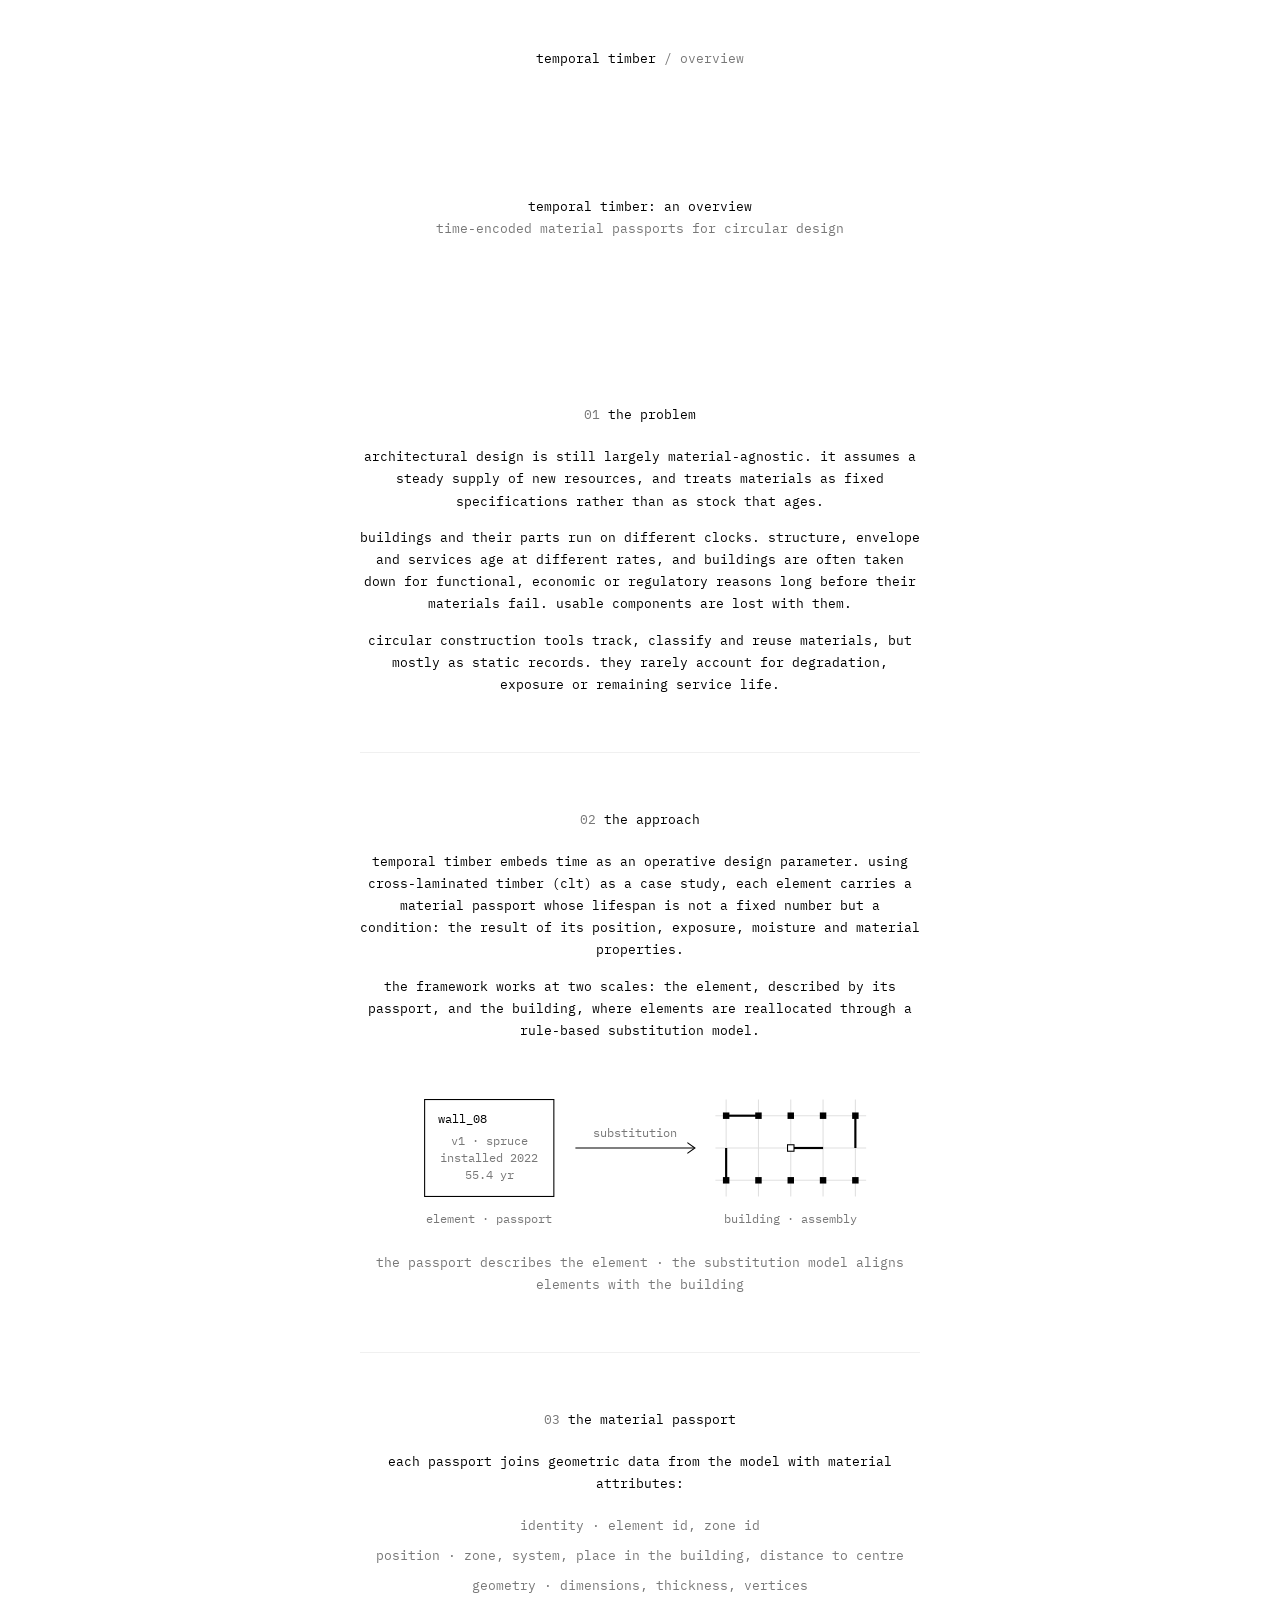
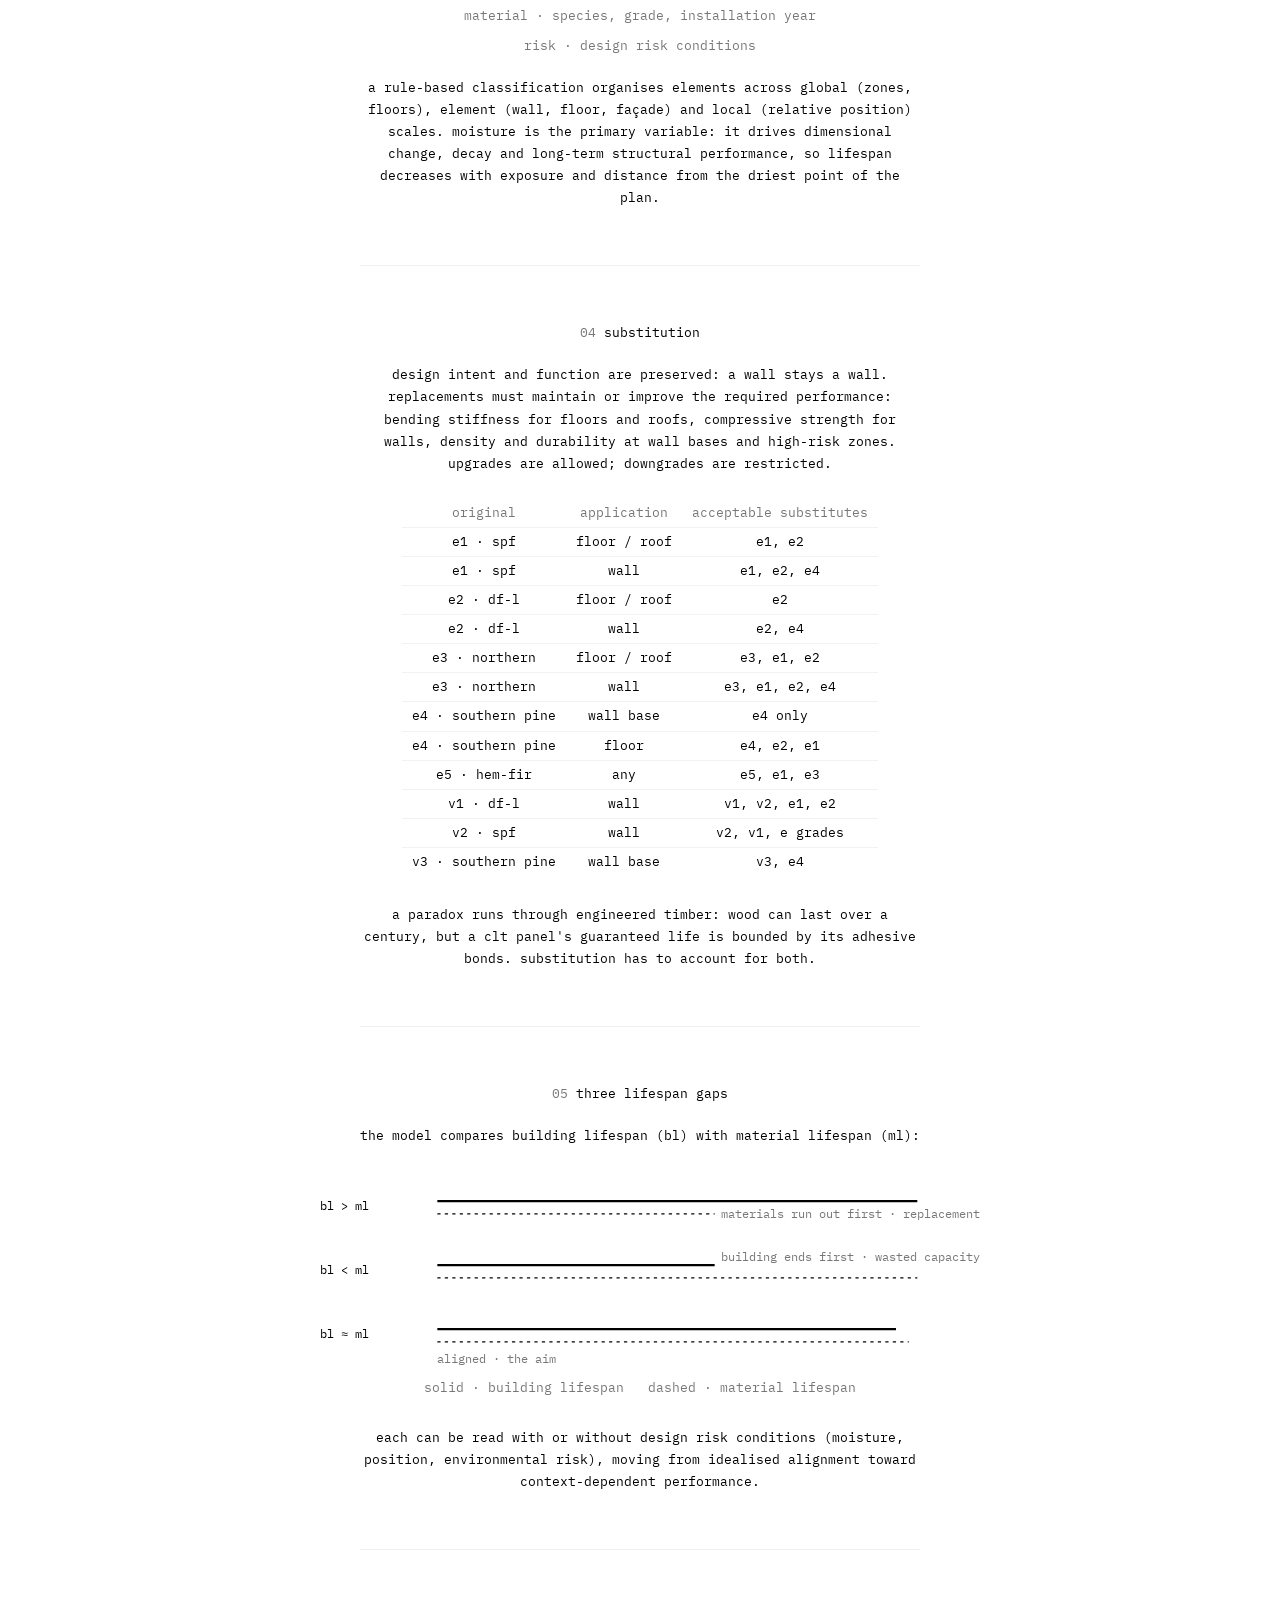
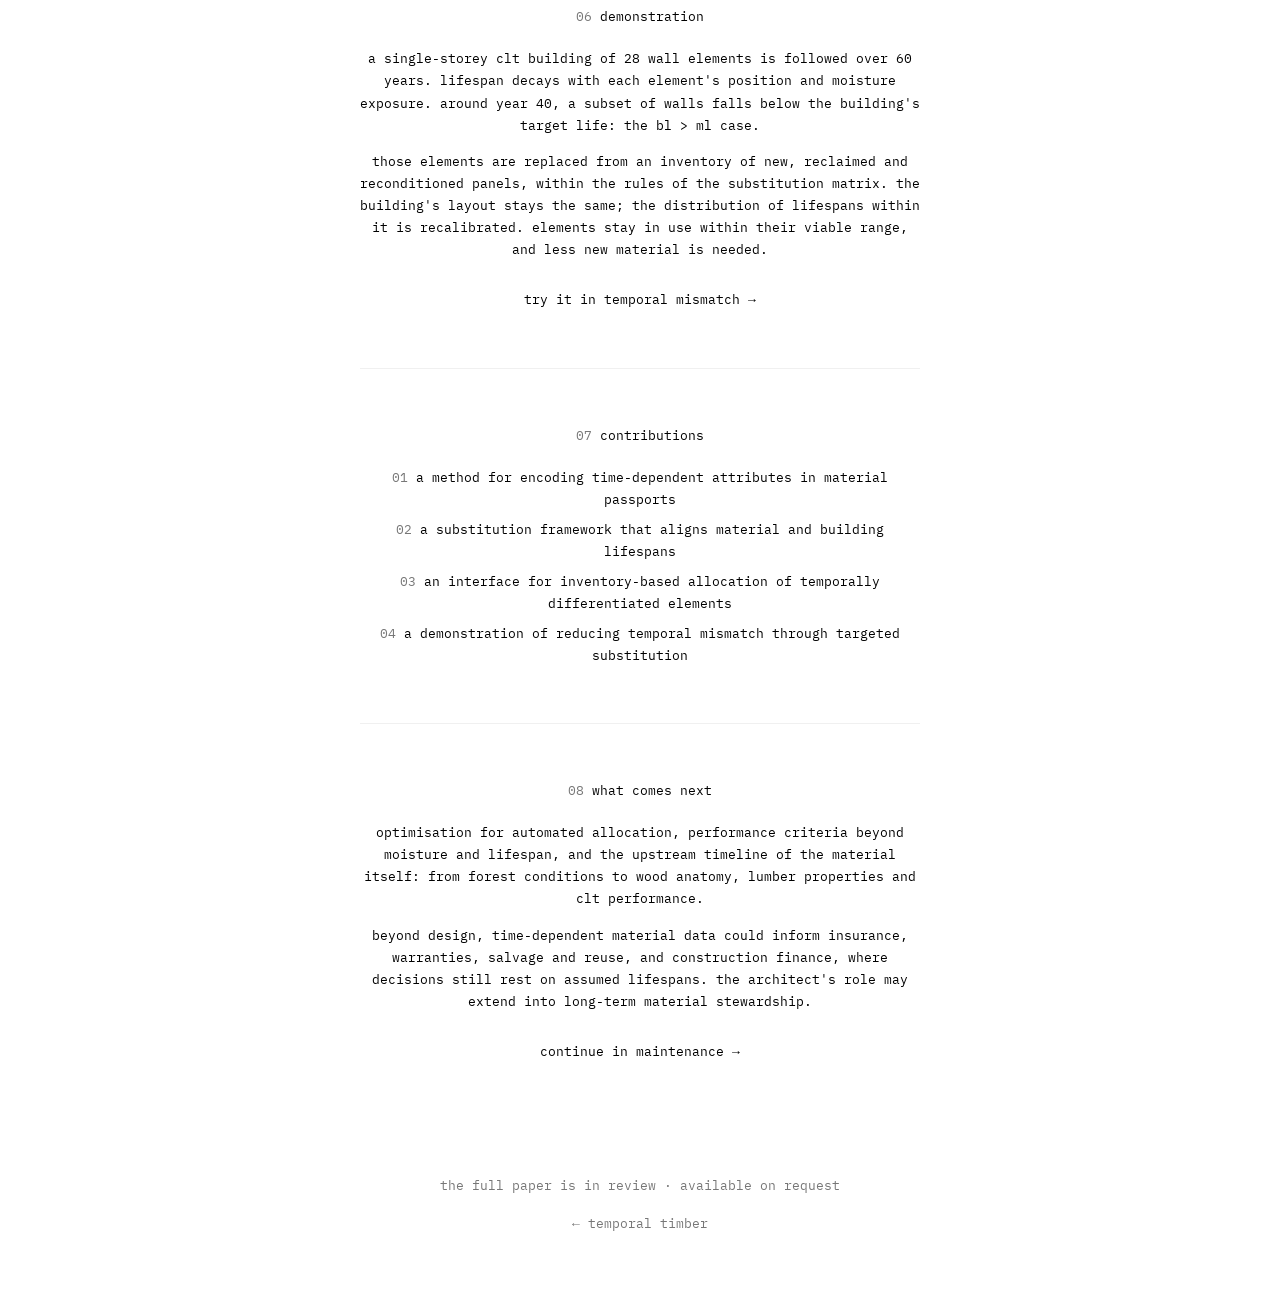
==== docs/overview/index.html @ 3ed29690 "Add files via upload" ====
<!doctype html>
<html lang="en">
<head>
  <meta charset="utf-8">
  <meta name="viewport" content="width=device-width, initial-scale=1">
  <title>temporal timber: an overview</title>
  <meta name="description" content="time-encoded material passports for circular design: the research behind the temporal timber tools.">
  <link rel="stylesheet" href="../assets/fonts.css">
  <style>
    *{ box-sizing:border-box; margin:0; padding:0; }
    html, body{ background:#fff; color:#000; }
    body{
      font-family:"IBM Plex Mono", ui-monospace, Menlo, Consolas, monospace;
      font-size:13px; line-height:1.7; text-align:center; text-transform:lowercase;
      -webkit-font-smoothing:antialiased; padding:0 24px;
    }
    a{ color:inherit; text-decoration:none; }
    a:hover{ text-decoration:underline; text-underline-offset:4px; }
    h1, h2, strong{ font:inherit; }
    .grey{ color:#777; }
    .page{ max-width:560px; margin:0 auto; padding:48px 0 80px; }
    .crumbs{ margin-bottom:14vh; }
    header{ margin-bottom:12vh; }
    section{ padding:56px 0; }
    section + section{ border-top:1px solid #f0f0f0; }
    h2{ margin-bottom:20px; }
    p + p{ margin-top:1.1em; }
    ol, ul{ list-style:none; }
    li + li{ margin-top:.6em; }
    figure{ margin:36px auto 0; }
    figure svg{ display:block; margin:0 auto; width:100%; height:auto; overflow:visible; }
    figcaption{ margin-top:12px; color:#777; }
    table{ border-collapse:collapse; margin:24px auto 0; }
    th, td{ padding:3px 10px; font-weight:400; vertical-align:top; }
    th{ color:#777; }
    tr + tr td{ border-top:1px solid #f2f2f2; }
    .wide{ width:min(820px, calc(100vw - 48px)); margin-left:50%; transform:translateX(-50%); }
    footer{ padding-top:56px; }
  </style>
</head>
<body>
  <main class="page">

    <nav class="crumbs"><a href="../">temporal timber</a> <span class="grey">/ overview</span></nav>

    <header>
      <h1>temporal timber: an overview</h1>
      <p class="grey">time-encoded material passports for circular design</p>
    </header>

    <!-- the problem -->
    <section>
      <h2><span class="grey">01</span> the problem</h2>
      <p>architectural design is still largely material-agnostic. it assumes a steady supply of new resources, and treats materials as fixed specifications rather than as stock that ages.</p>
      <p>buildings and their parts run on different clocks. structure, envelope and services age at different rates, and buildings are often taken down for functional, economic or regulatory reasons long before their materials fail. usable components are lost with them.</p>
      <p>circular construction tools track, classify and reuse materials, but mostly as static records. they rarely account for degradation, exposure or remaining service life.</p>
    </section>

    <!-- the approach -->
    <section>
      <h2><span class="grey">02</span> the approach</h2>
      <p>temporal timber embeds time as an operative design parameter. using cross-laminated timber (clt) as a case study, each element carries a material passport whose lifespan is not a fixed number but a condition: the result of its position, exposure, moisture and material properties.</p>
      <p>the framework works at two scales: the element, described by its passport, and the building, where elements are reallocated through a rule-based substitution model.</p>

      <figure>
        <svg viewBox="0 0 520 150" role="img" aria-label="two scales: element passport and building assembly">
          <g font-family="IBM Plex Mono, monospace" font-size="11" fill="#777" text-anchor="middle">
            <!-- element -->
            <rect x="60" y="20" width="120" height="90" fill="none" stroke="#000"/>
            <g fill="#000" text-anchor="start">
              <text x="72" y="42">wall_08</text>
            </g>
            <text x="120" y="62" text-anchor="middle">v1 · spruce</text>
            <text x="120" y="78">installed 2022</text>
            <text x="120" y="94">55.4 yr</text>
            <text x="120" y="135">element · passport</text>
            <!-- arrow -->
            <line x1="200" y1="65" x2="310" y2="65" stroke="#000"/>
            <path d="M304 60 L311 65 L304 70" fill="none" stroke="#000"/>
            <text x="255" y="55">substitution</text>
            <!-- building -->
            <g stroke="#e0e0e0">
              <line x1="340" y1="20" x2="340" y2="110"/><line x1="370" y1="20" x2="370" y2="110"/><line x1="400" y1="20" x2="400" y2="110"/><line x1="430" y1="20" x2="430" y2="110"/><line x1="460" y1="20" x2="460" y2="110"/>
              <line x1="330" y1="35" x2="470" y2="35"/><line x1="330" y1="65" x2="470" y2="65"/><line x1="330" y1="95" x2="470" y2="95"/>
            </g>
            <g fill="#000">
              <rect x="337" y="32" width="6" height="6"/><rect x="367" y="32" width="6" height="6"/><rect x="397" y="32" width="6" height="6"/><rect x="427" y="32" width="6" height="6"/><rect x="457" y="32" width="6" height="6"/>
              <rect x="337" y="92" width="6" height="6"/><rect x="367" y="92" width="6" height="6"/><rect x="397" y="92" width="6" height="6"/><rect x="427" y="92" width="6" height="6"/><rect x="457" y="92" width="6" height="6"/>
              <rect x="340" y="34" width="30" height="2"/><rect x="400" y="64" width="30" height="2"/><rect x="339" y="65" width="2" height="30"/><rect x="459" y="35" width="2" height="30"/>
            </g>
            <rect x="397" y="62" width="6" height="6" fill="#fff" stroke="#000"/>
            <text x="400" y="135">building · assembly</text>
          </g>
        </svg>
        <figcaption>the passport describes the element · the substitution model aligns elements with the building</figcaption>
      </figure>
    </section>

    <!-- the passport -->
    <section>
      <h2><span class="grey">03</span> the material passport</h2>
      <p>each passport joins geometric data from the model with material attributes:</p>
      <ul class="grey" style="margin:20px 0">
        <li>identity · element id, zone id</li>
        <li>position · zone, system, place in the building, distance to centre</li>
        <li>geometry · dimensions, thickness, vertices</li>
        <li>material · species, grade, installation year</li>
        <li>risk · design risk conditions</li>
      </ul>
      <p>a rule-based classification organises elements across global (zones, floors), element (wall, floor, façade) and local (relative position) scales. moisture is the primary variable: it drives dimensional change, decay and long-term structural performance, so lifespan decreases with exposure and distance from the driest point of the plan.</p>
    </section>

    <!-- substitution -->
    <section>
      <h2><span class="grey">04</span> substitution</h2>
      <p>design intent and function are preserved: a wall stays a wall. replacements must maintain or improve the required performance: bending stiffness for floors and roofs, compressive strength for walls, density and durability at wall bases and high-risk zones. upgrades are allowed; downgrades are restricted.</p>
      <div class="wide">
        <table aria-label="substitution matrix">
          <tr><th>original</th><th>application</th><th>acceptable substitutes</th></tr>
          <tr><td>e1 · spf</td><td>floor / roof</td><td>e1, e2</td></tr>
          <tr><td>e1 · spf</td><td>wall</td><td>e1, e2, e4</td></tr>
          <tr><td>e2 · df-l</td><td>floor / roof</td><td>e2</td></tr>
          <tr><td>e2 · df-l</td><td>wall</td><td>e2, e4</td></tr>
          <tr><td>e3 · northern</td><td>floor / roof</td><td>e3, e1, e2</td></tr>
          <tr><td>e3 · northern</td><td>wall</td><td>e3, e1, e2, e4</td></tr>
          <tr><td>e4 · southern pine</td><td>wall base</td><td>e4 only</td></tr>
          <tr><td>e4 · southern pine</td><td>floor</td><td>e4, e2, e1</td></tr>
          <tr><td>e5 · hem-fir</td><td>any</td><td>e5, e1, e3</td></tr>
          <tr><td>v1 · df-l</td><td>wall</td><td>v1, v2, e1, e2</td></tr>
          <tr><td>v2 · spf</td><td>wall</td><td>v2, v1, e grades</td></tr>
          <tr><td>v3 · southern pine</td><td>wall base</td><td>v3, e4</td></tr>
        </table>
      </div>
      <p style="margin-top:28px">a paradox runs through engineered timber: wood can last over a century, but a clt panel's guaranteed life is bounded by its adhesive bonds. substitution has to account for both.</p>
    </section>

    <!-- lifespan gaps -->
    <section>
      <h2><span class="grey">05</span> three lifespan gaps</h2>
      <p>the model compares building lifespan (bl) with material lifespan (ml):</p>
      <figure class="wide" style="max-width:640px">
        <svg viewBox="0 0 600 170" role="img" aria-label="three lifespan gap scenarios">
          <g font-family="IBM Plex Mono, monospace" font-size="11" fill="#777">
            <!-- 1 -->
            <text x="0" y="24" fill="#000">bl &gt; ml</text>
            <line x1="110" y1="16" x2="560" y2="16" stroke="#000" stroke-width="2"/>
            <line x1="110" y1="28" x2="370" y2="28" stroke="#000" stroke-dasharray="3 4"/>
            <text x="376" y="32">materials run out first · replacement</text>
            <!-- 2 -->
            <text x="0" y="84" fill="#000">bl &lt; ml</text>
            <line x1="110" y1="76" x2="370" y2="76" stroke="#000" stroke-width="2"/>
            <line x1="110" y1="88" x2="560" y2="88" stroke="#000" stroke-dasharray="3 4"/>
            <text x="376" y="72">building ends first · wasted capacity</text>
            <!-- 3 -->
            <text x="0" y="144" fill="#000">bl ≈ ml</text>
            <line x1="110" y1="136" x2="540" y2="136" stroke="#000" stroke-width="2"/>
            <line x1="110" y1="148" x2="552" y2="148" stroke="#000" stroke-dasharray="3 4"/>
            <text x="110" y="168">aligned · the aim</text>
          </g>
        </svg>
        <figcaption>solid · building lifespan &nbsp; dashed · material lifespan</figcaption>
      </figure>
      <p style="margin-top:28px">each can be read with or without design risk conditions (moisture, position, environmental risk), moving from idealised alignment toward context-dependent performance.</p>
    </section>

    <!-- demonstration -->
    <section>
      <h2><span class="grey">06</span> demonstration</h2>
      <p>a single-storey clt building of 28 wall elements is followed over 60 years. lifespan decays with each element's position and moisture exposure. around year 40, a subset of walls falls below the building's target life: the bl &gt; ml case.</p>
      <p>those elements are replaced from an inventory of new, reclaimed and reconditioned panels, within the rules of the substitution matrix. the building's layout stays the same; the distribution of lifespans within it is recalibrated. elements stay in use within their viable range, and less new material is needed.</p>
      <p style="margin-top:28px"><a href="https://ilkyazs7.github.io/temporal-timber-tools/tools/temporal-mismatch/">try it in temporal mismatch →</a></p>
    </section>

    <!-- contributions -->
    <section>
      <h2><span class="grey">07</span> contributions</h2>
      <ol>
        <li><span class="grey">01</span> a method for encoding time-dependent attributes in material passports</li>
        <li><span class="grey">02</span> a substitution framework that aligns material and building lifespans</li>
        <li><span class="grey">03</span> an interface for inventory-based allocation of temporally differentiated elements</li>
        <li><span class="grey">04</span> a demonstration of reducing temporal mismatch through targeted substitution</li>
      </ol>
    </section>

    <!-- next -->
    <section>
      <h2><span class="grey">08</span> what comes next</h2>
      <p>optimisation for automated allocation, performance criteria beyond moisture and lifespan, and the upstream timeline of the material itself: from forest conditions to wood anatomy, lumber properties and clt performance.</p>
      <p>beyond design, time-dependent material data could inform insurance, warranties, salvage and reuse, and construction finance, where decisions still rest on assumed lifespans. the architect's role may extend into long-term material stewardship.</p>
      <p style="margin-top:28px"><a href="https://ilkyazs7.github.io/temporal-timber-tools/tools/maintenance/">continue in maintenance →</a></p>
    </section>

    <footer>
      <p class="grey">the full paper is in review · available on request</p>
      <p style="margin-top:16px"><a class="grey" href="../">← temporal timber</a></p>
    </footer>
  </main>
</body>
</html>
---- docs/assets/fonts.css ----
/* Self-hosted, SIL Open Font License fonts (see OFL-*.txt) */
@font-face{font-family:"IBM Plex Mono";font-style:normal;font-display:swap;font-weight:400;src:url("./fonts/plex-mono-latin-400.woff2") format("woff2");
  unicode-range:U+0000-00FF,U+0131,U+0152-0153,U+02BB-02BC,U+02C6,U+02DA,U+02DC,U+0304,U+0308,U+0329,U+2000-206F,U+20AC,U+2122,U+2191,U+2193,U+2212,U+2215,U+FEFF,U+FFFD;}
@font-face{font-family:"IBM Plex Mono";font-style:normal;font-display:swap;font-weight:400;src:url("./fonts/plex-mono-latin-ext-400.woff2") format("woff2");
  unicode-range:U+0100-02BA,U+02BD-02C5,U+02C7-02CC,U+02CE-02D7,U+02DD-02FF,U+1E00-1E9F,U+2020,U+20A0-20AB,U+20AD-20C0,U+2113,U+2C60-2C7F,U+A720-A7FF;}
@font-face{font-family:"IBM Plex Mono";font-style:normal;font-display:swap;font-weight:500;src:url("./fonts/plex-mono-latin-500.woff2") format("woff2");
  unicode-range:U+0000-00FF,U+0131,U+0152-0153,U+02BB-02BC,U+02C6,U+02DA,U+02DC,U+0304,U+0308,U+0329,U+2000-206F,U+20AC,U+2122,U+2191,U+2193,U+2212,U+2215,U+FEFF,U+FFFD;}
@font-face{font-family:"IBM Plex Mono";font-style:normal;font-display:swap;font-weight:500;src:url("./fonts/plex-mono-latin-ext-500.woff2") format("woff2");
  unicode-range:U+0100-02BA,U+02BD-02C5,U+02C7-02CC,U+02CE-02D7,U+02DD-02FF,U+1E00-1E9F,U+2020,U+20A0-20AB,U+20AD-20C0,U+2113,U+2C60-2C7F,U+A720-A7FF;}
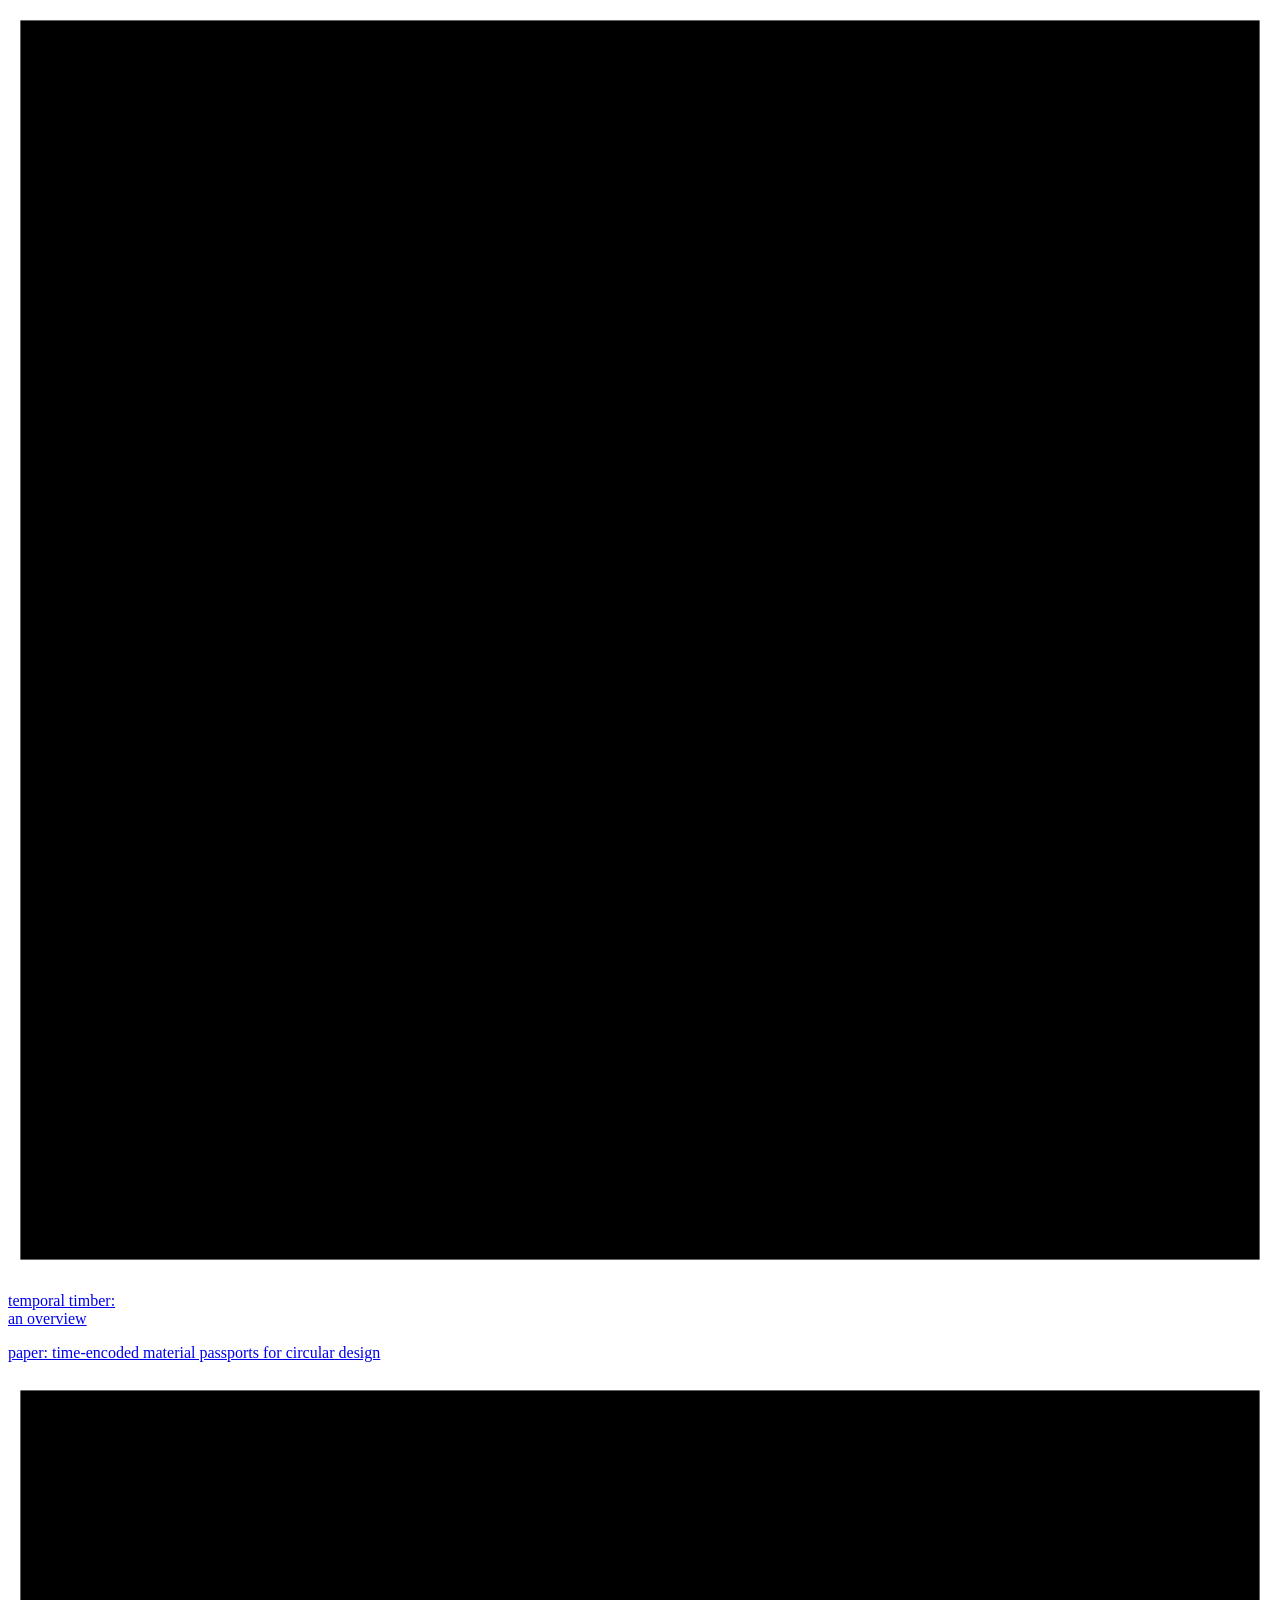
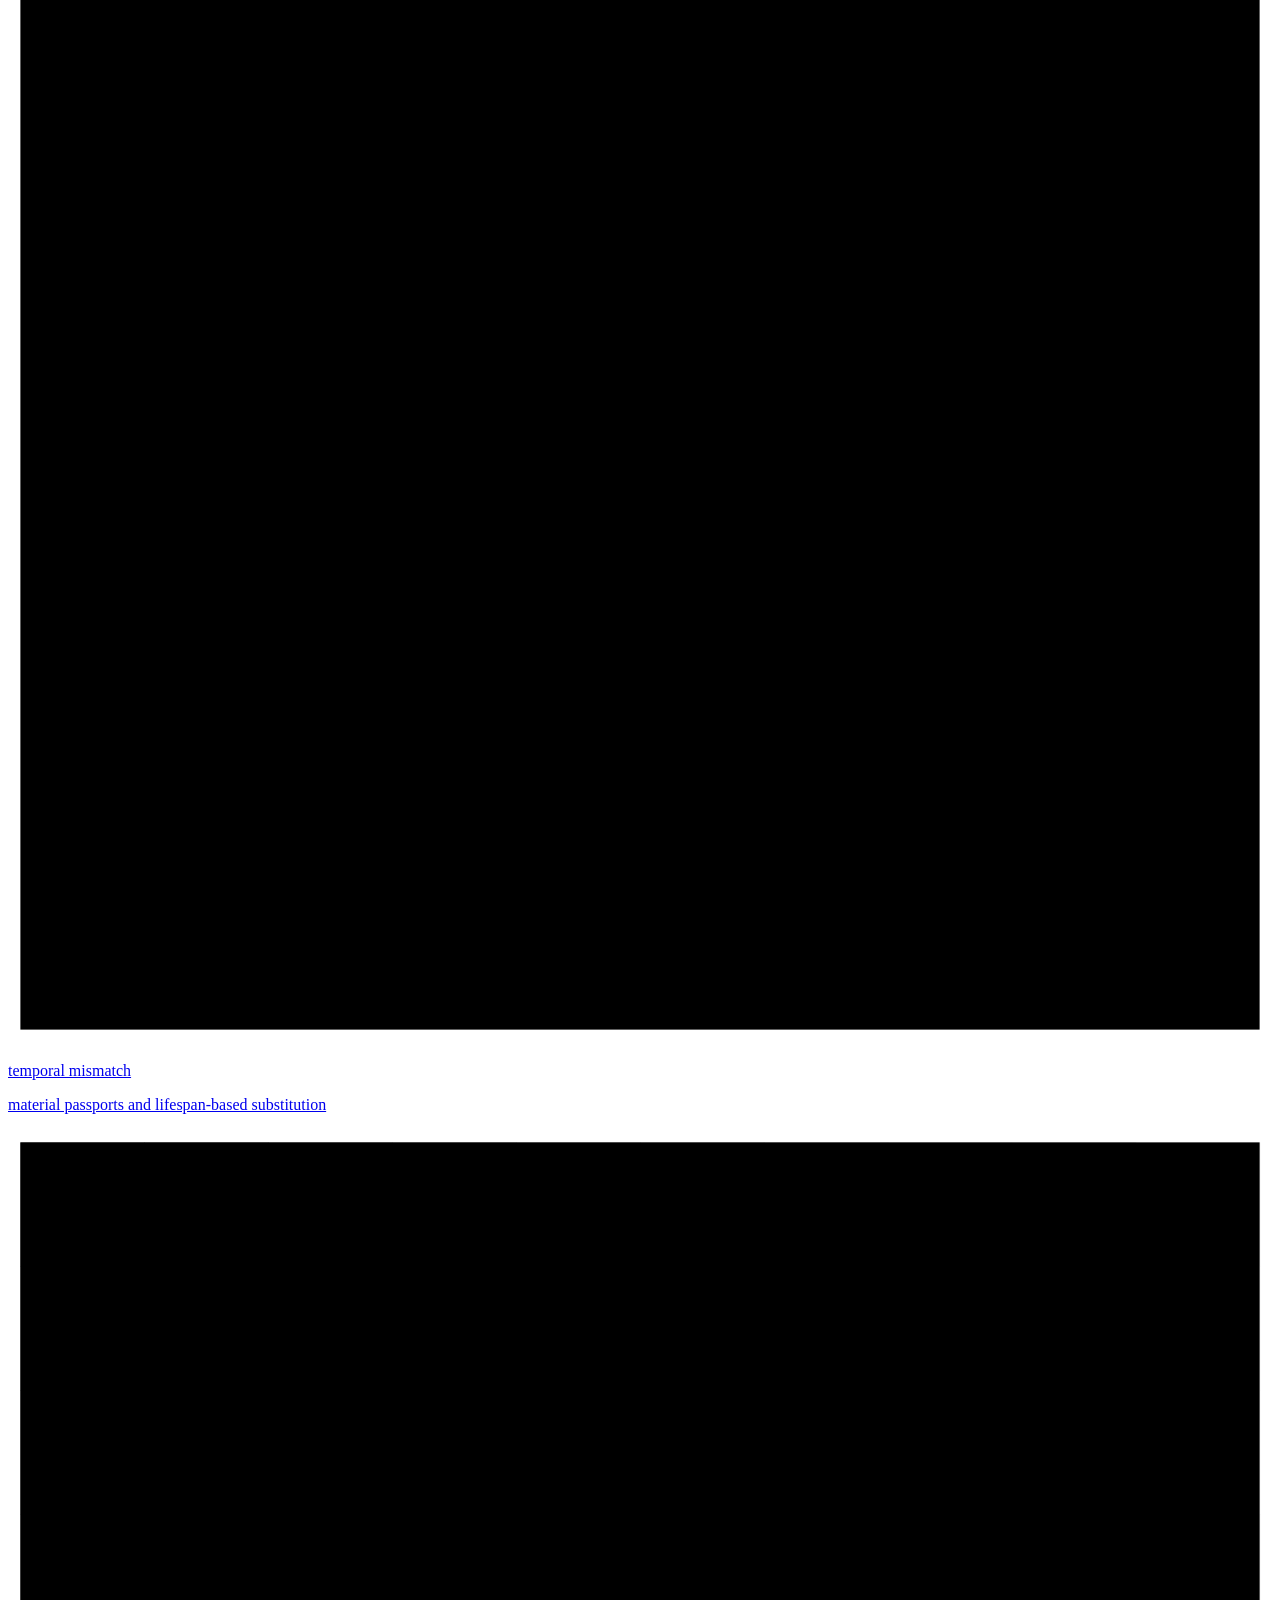
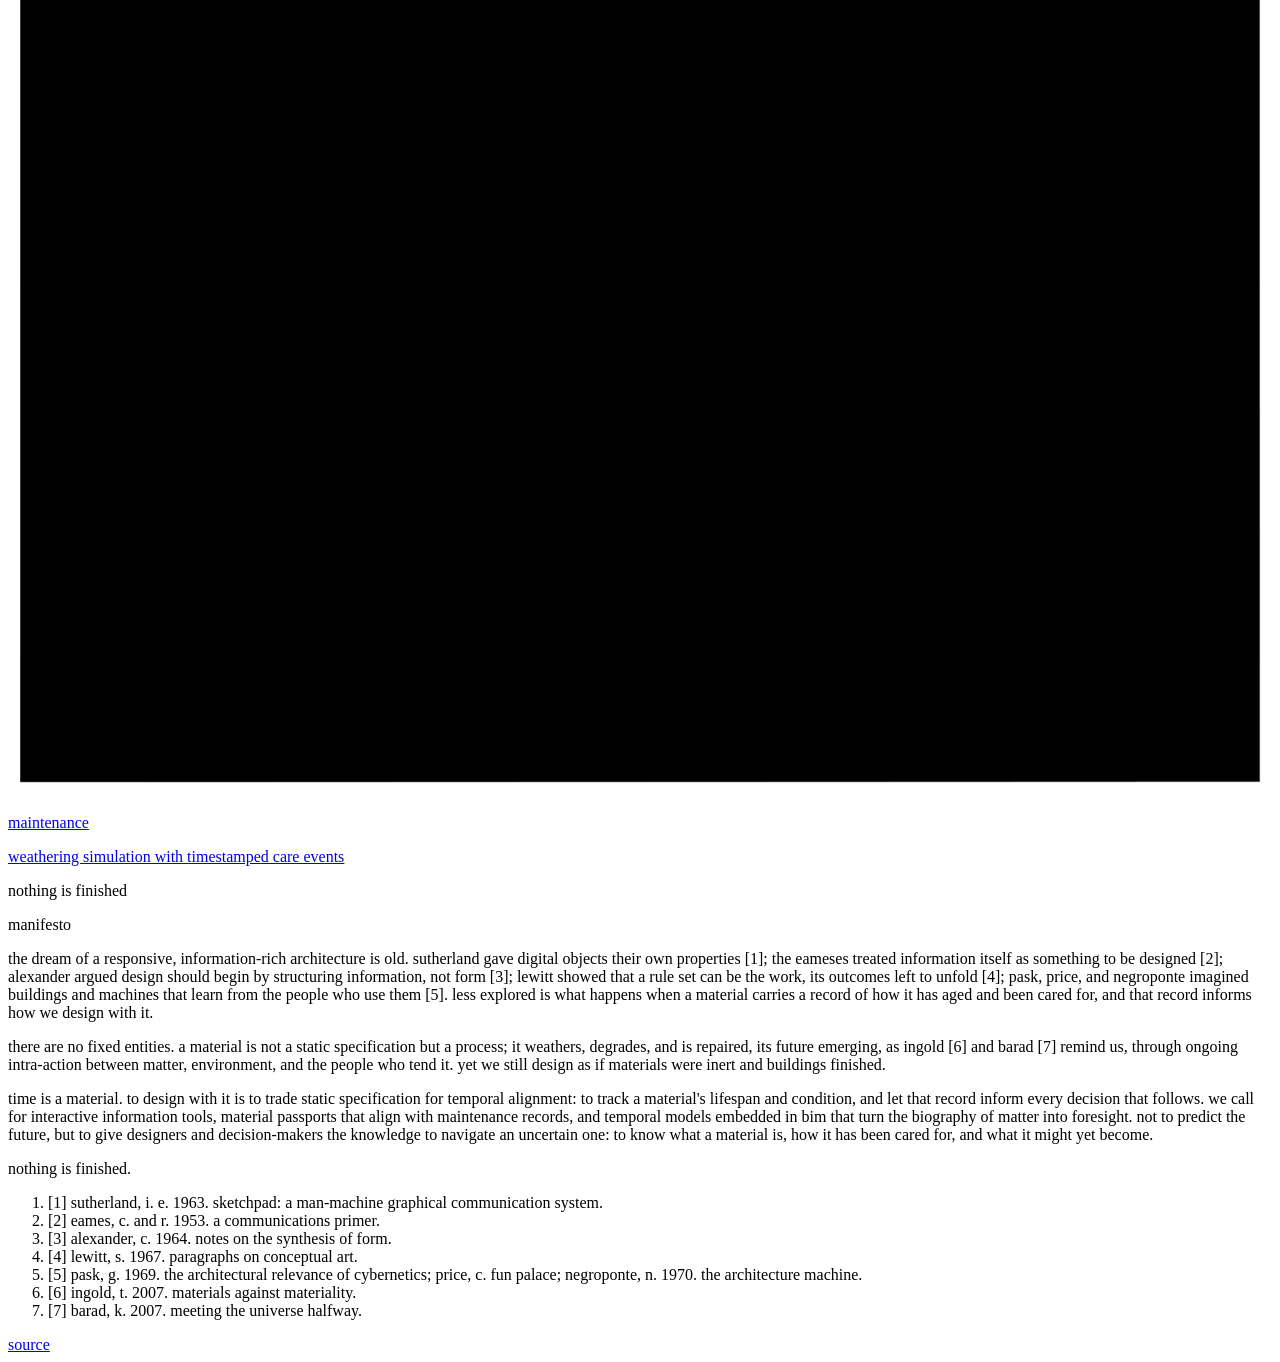
==== commit 8012fd4f: "Add files via upload" ====
--- a/docs/overview/index.html
+++ b/docs/overview/index.html
@@ -3,197 +3,56 @@
 <head>
   <meta charset="utf-8">
   <meta name="viewport" content="width=device-width, initial-scale=1">
-  <title>temporal timber: an overview</title>
-  <meta name="description" content="time-encoded material passports for circular design: the research behind the temporal timber tools.">
-  <link rel="stylesheet" href="../assets/fonts.css">
-  <style>
-    *{ box-sizing:border-box; margin:0; padding:0; }
-    html, body{ background:#fff; color:#000; }
-    body{
-      font-family:"IBM Plex Mono", ui-monospace, Menlo, Consolas, monospace;
-      font-size:13px; line-height:1.7; text-align:center; text-transform:lowercase;
-      -webkit-font-smoothing:antialiased; padding:0 24px;
-    }
-    a{ color:inherit; text-decoration:none; }
-    a:hover{ text-decoration:underline; text-underline-offset:4px; }
-    h1, h2, strong{ font:inherit; }
-    .grey{ color:#777; }
-    .page{ max-width:560px; margin:0 auto; padding:48px 0 80px; }
-    .crumbs{ margin-bottom:14vh; }
-    header{ margin-bottom:12vh; }
-    section{ padding:56px 0; }
-    section + section{ border-top:1px solid #f0f0f0; }
-    h2{ margin-bottom:20px; }
-    p + p{ margin-top:1.1em; }
-    ol, ul{ list-style:none; }
-    li + li{ margin-top:.6em; }
-    figure{ margin:36px auto 0; }
-    figure svg{ display:block; margin:0 auto; width:100%; height:auto; overflow:visible; }
-    figcaption{ margin-top:12px; color:#777; }
-    table{ border-collapse:collapse; margin:24px auto 0; }
-    th, td{ padding:3px 10px; font-weight:400; vertical-align:top; }
-    th{ color:#777; }
-    tr + tr td{ border-top:1px solid #f2f2f2; }
-    .wide{ width:min(820px, calc(100vw - 48px)); margin-left:50%; transform:translateX(-50%); }
-    footer{ padding-top:56px; }
-  </style>
+  <title>temporal timber</title>
+  <meta name="description" content="tools for designing with material lifespans.">
+  <link rel="stylesheet" href="./assets/fonts.css">
+  <link rel="stylesheet" href="./styles.css">
 </head>
 <body>
-  <main class="page">
+  <main>
+    <div class="scales">
+      <a class="item" href="./papers/temporal-timber-2026.pdf" target="_blank" rel="noopener">
+        <svg viewBox="-1 -1 102 102" aria-hidden="true"><g class="g"><line x1="10" y1="0" x2="10" y2="100"/><line x1="0" y1="10" x2="100" y2="10"/><line x1="20" y1="0" x2="20" y2="100"/><line x1="0" y1="20" x2="100" y2="20"/><line x1="30" y1="0" x2="30" y2="100"/><line x1="0" y1="30" x2="100" y2="30"/><line x1="40" y1="0" x2="40" y2="100"/><line x1="0" y1="40" x2="100" y2="40"/><line x1="50" y1="0" x2="50" y2="100"/><line x1="0" y1="50" x2="100" y2="50"/><line x1="60" y1="0" x2="60" y2="100"/><line x1="0" y1="60" x2="100" y2="60"/><line x1="70" y1="0" x2="70" y2="100"/><line x1="0" y1="70" x2="100" y2="70"/><line x1="80" y1="0" x2="80" y2="100"/><line x1="0" y1="80" x2="100" y2="80"/><line x1="90" y1="0" x2="90" y2="100"/><line x1="0" y1="90" x2="100" y2="90"/></g><g class="k"><circle cx="10" cy="10" r="1.8"/><circle cx="10" cy="20" r="1.8"/><circle cx="10" cy="40" r="1.8"/><circle cx="10" cy="60" r="1.8"/><circle cx="10" cy="70" r="1.8"/><circle cx="10" cy="90" r="1.8"/><circle cx="20" cy="10" r="1.8"/><circle cx="20" cy="20" r="1.8"/><circle cx="20" cy="30" r="1.8"/><circle cx="20" cy="40" r="1.8"/><circle cx="20" cy="60" r="1.8"/><circle cx="20" cy="70" r="1.8"/><circle cx="30" cy="20" r="1.8"/><circle cx="30" cy="40" r="1.8"/><circle cx="30" cy="60" r="1.8"/><circle cx="30" cy="70" r="1.8"/><circle cx="30" cy="80" r="1.8"/><circle cx="30" cy="90" r="1.8"/><circle cx="40" cy="20" r="1.8"/><circle cx="40" cy="50" r="1.8"/><circle cx="40" cy="70" r="1.8"/><circle cx="40" cy="80" r="1.8"/><circle cx="40" cy="90" r="1.8"/><circle cx="50" cy="20" r="1.8"/><circle cx="50" cy="30" r="1.8"/><circle cx="50" cy="60" r="1.8"/><circle cx="50" cy="90" r="1.8"/><circle cx="60" cy="50" r="1.8"/><circle cx="60" cy="70" r="1.8"/><circle cx="60" cy="80" r="1.8"/><circle cx="70" cy="10" r="1.8"/><circle cx="70" cy="30" r="1.8"/><circle cx="70" cy="80" r="1.8"/><circle cx="80" cy="80" r="1.8"/><circle cx="90" cy="40" r="1.8"/><circle cx="90" cy="50" r="1.8"/><circle cx="90" cy="70" r="1.8"/><circle cx="90" cy="90" r="1.8"/></g><rect class="f" x="0" y="0" width="100" height="100"/></svg>
+        <p>temporal timber:<br>an overview</p>
+        <p class="grey">paper: time-encoded material passports for circular design</p>
+      </a>
+      <a class="item" href="https://ilkyazs7.github.io/temporal-timber-tools/tools/temporal-mismatch/">
+        <svg viewBox="-1 -1 102 102" aria-hidden="true"><g class="g"><line x1="10" y1="0" x2="10" y2="100"/><line x1="0" y1="10" x2="100" y2="10"/><line x1="20" y1="0" x2="20" y2="100"/><line x1="0" y1="20" x2="100" y2="20"/><line x1="30" y1="0" x2="30" y2="100"/><line x1="0" y1="30" x2="100" y2="30"/><line x1="40" y1="0" x2="40" y2="100"/><line x1="0" y1="40" x2="100" y2="40"/><line x1="50" y1="0" x2="50" y2="100"/><line x1="0" y1="50" x2="100" y2="50"/><line x1="60" y1="0" x2="60" y2="100"/><line x1="0" y1="60" x2="100" y2="60"/><line x1="70" y1="0" x2="70" y2="100"/><line x1="0" y1="70" x2="100" y2="70"/><line x1="80" y1="0" x2="80" y2="100"/><line x1="0" y1="80" x2="100" y2="80"/><line x1="90" y1="0" x2="90" y2="100"/><line x1="0" y1="90" x2="100" y2="90"/></g><g class="k"><rect x="20" y="19.2" width="20" height="1.6"/><rect x="60" y="39.2" width="20" height="1.6"/><rect x="19.2" y="60" width="1.6" height="20"/><rect x="40" y="79.2" width="20" height="1.6"/><rect x="79.2" y="60" width="1.6" height="20"/><rect x="18.4" y="18.4" width="3.2" height="3.2"/><rect x="18.4" y="38.4" width="3.2" height="3.2"/><rect x="18.4" y="58.4" width="3.2" height="3.2"/><rect x="18.4" y="78.4" width="3.2" height="3.2"/><rect x="38.4" y="18.4" width="3.2" height="3.2"/><rect x="38.4" y="38.4" width="3.2" height="3.2"/><rect x="38.4" y="58.4" width="3.2" height="3.2"/><rect x="38.4" y="78.4" width="3.2" height="3.2"/><rect x="58.4" y="18.4" width="3.2" height="3.2"/><rect x="58.4" y="38.4" width="3.2" height="3.2"/><rect x="58.4" y="58.4" width="3.2" height="3.2"/><rect x="58.4" y="78.4" width="3.2" height="3.2"/><rect x="78.4" y="18.4" width="3.2" height="3.2"/><rect x="78.4" y="38.4" width="3.2" height="3.2"/><rect x="78.4" y="58.4" width="3.2" height="3.2"/><rect x="78.4" y="78.4" width="3.2" height="3.2"/></g><rect class="f" x="0" y="0" width="100" height="100"/></svg>
+        <p>temporal mismatch</p>
+        <p class="grey">material passports and lifespan-based substitution</p>
+      </a>
+      <a class="item" href="https://ilkyazs7.github.io/temporal-timber-tools/tools/maintenance/">
+        <svg viewBox="-1 -1 102 102" aria-hidden="true"><rect x="0" y="0" width="10.05" height="10.05" fill="rgb(97,97,97)"/><rect x="10" y="0" width="10.05" height="10.05" fill="rgb(97,97,97)"/><rect x="20" y="0" width="10.05" height="10.05" fill="rgb(121,121,121)"/><rect x="30" y="0" width="10.05" height="10.05" fill="rgb(137,137,137)"/><rect x="40" y="0" width="10.05" height="10.05" fill="rgb(153,153,153)"/><rect x="50" y="0" width="10.05" height="10.05" fill="rgb(162,162,162)"/><rect x="60" y="0" width="10.05" height="10.05" fill="rgb(175,175,175)"/><rect x="70" y="0" width="10.05" height="10.05" fill="rgb(188,188,188)"/><rect x="80" y="0" width="10.05" height="10.05" fill="rgb(198,198,198)"/><rect x="90" y="0" width="10.05" height="10.05" fill="rgb(224,224,224)"/><rect x="0" y="10" width="10.05" height="10.05" fill="rgb(106,106,106)"/><rect x="10" y="10" width="10.05" height="10.05" fill="rgb(105,105,105)"/><rect x="20" y="10" width="10.05" height="10.05" fill="rgb(113,113,113)"/><rect x="30" y="10" width="10.05" height="10.05" fill="rgb(129,129,129)"/><rect x="40" y="10" width="10.05" height="10.05" fill="rgb(145,145,145)"/><rect x="50" y="10" width="10.05" height="10.05" fill="rgb(169,169,169)"/><rect x="60" y="10" width="10.05" height="10.05" fill="rgb(177,177,177)"/><rect x="70" y="10" width="10.05" height="10.05" fill="rgb(182,182,182)"/><rect x="80" y="10" width="10.05" height="10.05" fill="rgb(198,198,198)"/><rect x="90" y="10" width="10.05" height="10.05" fill="rgb(229,229,229)"/><rect x="0" y="20" width="10.05" height="10.05" fill="rgb(104,104,104)"/><rect x="10" y="20" width="10.05" height="10.05" fill="rgb(108,108,108)"/><rect x="20" y="20" width="10.05" height="10.05" fill="rgb(113,113,113)"/><rect x="30" y="20" width="10.05" height="10.05" fill="rgb(137,137,137)"/><rect x="40" y="20" width="10.05" height="10.05" fill="rgb(145,145,145)"/><rect x="50" y="20" width="10.05" height="10.05" fill="rgb(161,161,161)"/><rect x="60" y="20" width="10.05" height="10.05" fill="rgb(169,169,169)"/><rect x="70" y="20" width="10.05" height="10.05" fill="rgb(177,177,177)"/><rect x="80" y="20" width="10.05" height="10.05" fill="rgb(186,186,186)"/><rect x="90" y="20" width="10.05" height="10.05" fill="rgb(230,230,230)"/><rect x="0" y="30" width="10.05" height="10.05" fill="rgb(113,113,113)"/><rect x="10" y="30" width="10.05" height="10.05" fill="rgb(100,100,100)"/><rect x="20" y="30" width="10.05" height="10.05" fill="rgb(105,105,105)"/><rect x="30" y="30" width="10.05" height="10.05" fill="rgb(128,128,128)"/><rect x="40" y="30" width="10.05" height="10.05" fill="rgb(144,144,144)"/><rect x="50" y="30" width="10.05" height="10.05" fill="rgb(153,153,153)"/><rect x="60" y="30" width="10.05" height="10.05" fill="rgb(163,163,163)"/><rect x="70" y="30" width="10.05" height="10.05" fill="rgb(177,177,177)"/><rect x="80" y="30" width="10.05" height="10.05" fill="rgb(186,186,186)"/><rect x="90" y="30" width="10.05" height="10.05" fill="rgb(224,224,224)"/><rect x="0" y="40" width="10.05" height="10.05" fill="rgb(121,121,121)"/><rect x="10" y="40" width="10.05" height="10.05" fill="rgb(96,96,96)"/><rect x="20" y="40" width="10.05" height="10.05" fill="rgb(97,97,97)"/><rect x="30" y="40" width="10.05" height="10.05" fill="rgb(127,127,127)"/><rect x="40" y="40" width="10.05" height="10.05" fill="rgb(134,134,134)"/><rect x="50" y="40" width="10.05" height="10.05" fill="rgb(144,144,144)"/><rect x="60" y="40" width="10.05" height="10.05" fill="rgb(151,151,151)"/><rect x="70" y="40" width="10.05" height="10.05" fill="rgb(180,180,180)"/><rect x="80" y="40" width="10.05" height="10.05" fill="rgb(189,189,189)"/><rect x="90" y="40" width="10.05" height="10.05" fill="rgb(224,224,224)"/><rect x="0" y="50" width="10.05" height="10.05" fill="rgb(113,113,113)"/><rect x="10" y="50" width="10.05" height="10.05" fill="rgb(87,87,87)"/><rect x="20" y="50" width="10.05" height="10.05" fill="rgb(100,100,100)"/><rect x="30" y="50" width="10.05" height="10.05" fill="rgb(116,116,116)"/><rect x="40" y="50" width="10.05" height="10.05" fill="rgb(123,123,123)"/><rect x="50" y="50" width="10.05" height="10.05" fill="rgb(144,144,144)"/><rect x="60" y="50" width="10.05" height="10.05" fill="rgb(155,155,155)"/><rect x="70" y="50" width="10.05" height="10.05" fill="rgb(172,172,172)"/><rect x="80" y="50" width="10.05" height="10.05" fill="rgb(181,181,181)"/><rect x="90" y="50" width="10.05" height="10.05" fill="rgb(208,208,208)"/><rect x="0" y="60" width="10.05" height="10.05" fill="rgb(99,99,99)"/><rect x="10" y="60" width="10.05" height="10.05" fill="rgb(79,79,79)"/><rect x="20" y="60" width="10.05" height="10.05" fill="rgb(94,94,94)"/><rect x="30" y="60" width="10.05" height="10.05" fill="rgb(102,102,102)"/><rect x="40" y="60" width="10.05" height="10.05" fill="rgb(114,114,114)"/><rect x="50" y="60" width="10.05" height="10.05" fill="rgb(135,135,135)"/><rect x="60" y="60" width="10.05" height="10.05" fill="rgb(149,149,149)"/><rect x="70" y="60" width="10.05" height="10.05" fill="rgb(159,159,159)"/><rect x="80" y="60" width="10.05" height="10.05" fill="rgb(171,171,171)"/><rect x="90" y="60" width="10.05" height="10.05" fill="rgb(208,208,208)"/><rect x="0" y="70" width="10.05" height="10.05" fill="rgb(98,98,98)"/><rect x="10" y="70" width="10.05" height="10.05" fill="rgb(66,66,66)"/><rect x="20" y="70" width="10.05" height="10.05" fill="rgb(73,73,73)"/><rect x="30" y="70" width="10.05" height="10.05" fill="rgb(89,89,89)"/><rect x="40" y="70" width="10.05" height="10.05" fill="rgb(101,101,101)"/><rect x="50" y="70" width="10.05" height="10.05" fill="rgb(120,120,120)"/><rect x="60" y="70" width="10.05" height="10.05" fill="rgb(128,128,128)"/><rect x="70" y="70" width="10.05" height="10.05" fill="rgb(151,151,151)"/><rect x="80" y="70" width="10.05" height="10.05" fill="rgb(161,161,161)"/><rect x="90" y="70" width="10.05" height="10.05" fill="rgb(191,191,191)"/><rect x="0" y="80" width="10.05" height="10.05" fill="rgb(96,96,96)"/><rect x="10" y="80" width="10.05" height="10.05" fill="rgb(63,63,63)"/><rect x="20" y="80" width="10.05" height="10.05" fill="rgb(71,71,71)"/><rect x="30" y="80" width="10.05" height="10.05" fill="rgb(87,87,87)"/><rect x="40" y="80" width="10.05" height="10.05" fill="rgb(99,99,99)"/><rect x="50" y="80" width="10.05" height="10.05" fill="rgb(113,113,113)"/><rect x="60" y="80" width="10.05" height="10.05" fill="rgb(118,118,118)"/><rect x="70" y="80" width="10.05" height="10.05" fill="rgb(134,134,134)"/><rect x="80" y="80" width="10.05" height="10.05" fill="rgb(147,147,147)"/><rect x="90" y="80" width="10.05" height="10.05" fill="rgb(183,183,183)"/><rect x="0" y="90" width="10.05" height="10.05" fill="rgb(70,70,70)"/><rect x="10" y="90" width="10.05" height="10.05" fill="rgb(60,60,60)"/><rect x="20" y="90" width="10.05" height="10.05" fill="rgb(71,71,71)"/><rect x="30" y="90" width="10.05" height="10.05" fill="rgb(79,79,79)"/><rect x="40" y="90" width="10.05" height="10.05" fill="rgb(92,92,92)"/><rect x="50" y="90" width="10.05" height="10.05" fill="rgb(101,101,101)"/><rect x="60" y="90" width="10.05" height="10.05" fill="rgb(117,117,117)"/><rect x="70" y="90" width="10.05" height="10.05" fill="rgb(133,133,133)"/><rect x="80" y="90" width="10.05" height="10.05" fill="rgb(151,151,151)"/><rect x="90" y="90" width="10.05" height="10.05" fill="rgb(190,190,190)"/><rect class="f" x="0" y="0" width="100" height="100"/></svg>
+        <p>maintenance</p>
+        <p class="grey">weathering simulation with timestamped care events</p>
+      </a>
+    </div>
+  </main>
 
-    <nav class="crumbs"><a href="../">temporal timber</a> <span class="grey">/ overview</span></nav>
+  <section class="manifesto" id="manifesto" aria-label="manifesto">
+    <p>nothing is finished</p>
+    <p class="grey">manifesto</p>
 
-    <header>
-      <h1>temporal timber: an overview</h1>
-      <p class="grey">time-encoded material passports for circular design</p>
-    </header>
+    <div class="text">
+      <p>the dream of a responsive, information-rich architecture is old. sutherland gave digital objects their own properties [1]; the eameses treated information itself as something to be designed [2]; alexander argued design should begin by structuring information, not form [3]; lewitt showed that a rule set can be the work, its outcomes left to unfold [4]; pask, price, and negroponte imagined buildings and machines that learn from the people who use them [5]. less explored is what happens when a material carries a record of how it has aged and been cared for, and that record informs how we design with it.</p>
+      <p>there are no fixed entities. a material is not a static specification but a process; it weathers, degrades, and is repaired, its future emerging, as ingold [6] and barad [7] remind us, through ongoing intra-action between matter, environment, and the people who tend it. yet we still design as if materials were inert and buildings finished.</p>
+      <p>time is a material. to design with it is to trade static specification for temporal alignment: to track a material's lifespan and condition, and let that record inform every decision that follows. we call for interactive information tools, material passports that align with maintenance records, and temporal models embedded in bim that turn the biography of matter into foresight. not to predict the future, but to give designers and decision-makers the knowledge to navigate an uncertain one: to know what a material is, how it has been cared for, and what it might yet become.</p>
+      <p>nothing is finished.</p>
+    </div>
 
-    <!-- the problem -->
-    <section>
-      <h2><span class="grey">01</span> the problem</h2>
-      <p>architectural design is still largely material-agnostic. it assumes a steady supply of new resources, and treats materials as fixed specifications rather than as stock that ages.</p>
-      <p>buildings and their parts run on different clocks. structure, envelope and services age at different rates, and buildings are often taken down for functional, economic or regulatory reasons long before their materials fail. usable components are lost with them.</p>
-      <p>circular construction tools track, classify and reuse materials, but mostly as static records. they rarely account for degradation, exposure or remaining service life.</p>
-    </section>
+    <ol class="refs grey">
+      <li>[1] sutherland, i. e. 1963. sketchpad: a man-machine graphical communication system.</li>
+      <li>[2] eames, c. and r. 1953. a communications primer.</li>
+      <li>[3] alexander, c. 1964. notes on the synthesis of form.</li>
+      <li>[4] lewitt, s. 1967. paragraphs on conceptual art.</li>
+      <li>[5] pask, g. 1969. the architectural relevance of cybernetics; price, c. fun palace; negroponte, n. 1970. the architecture machine.</li>
+      <li>[6] ingold, t. 2007. materials against materiality.</li>
+      <li>[7] barad, k. 2007. meeting the universe halfway.</li>
+    </ol>
+  </section>
 
-    <!-- the approach -->
-    <section>
-      <h2><span class="grey">02</span> the approach</h2>
-      <p>temporal timber embeds time as an operative design parameter. using cross-laminated timber (clt) as a case study, each element carries a material passport whose lifespan is not a fixed number but a condition: the result of its position, exposure, moisture and material properties.</p>
-      <p>the framework works at two scales: the element, described by its passport, and the building, where elements are reallocated through a rule-based substitution model.</p>
-
-      <figure>
-        <svg viewBox="0 0 520 150" role="img" aria-label="two scales: element passport and building assembly">
-          <g font-family="IBM Plex Mono, monospace" font-size="11" fill="#777" text-anchor="middle">
-            <!-- element -->
-            <rect x="60" y="20" width="120" height="90" fill="none" stroke="#000"/>
-            <g fill="#000" text-anchor="start">
-              <text x="72" y="42">wall_08</text>
-            </g>
-            <text x="120" y="62" text-anchor="middle">v1 · spruce</text>
-            <text x="120" y="78">installed 2022</text>
-            <text x="120" y="94">55.4 yr</text>
-            <text x="120" y="135">element · passport</text>
-            <!-- arrow -->
-            <line x1="200" y1="65" x2="310" y2="65" stroke="#000"/>
-            <path d="M304 60 L311 65 L304 70" fill="none" stroke="#000"/>
-            <text x="255" y="55">substitution</text>
-            <!-- building -->
-            <g stroke="#e0e0e0">
-              <line x1="340" y1="20" x2="340" y2="110"/><line x1="370" y1="20" x2="370" y2="110"/><line x1="400" y1="20" x2="400" y2="110"/><line x1="430" y1="20" x2="430" y2="110"/><line x1="460" y1="20" x2="460" y2="110"/>
-              <line x1="330" y1="35" x2="470" y2="35"/><line x1="330" y1="65" x2="470" y2="65"/><line x1="330" y1="95" x2="470" y2="95"/>
-            </g>
-            <g fill="#000">
-              <rect x="337" y="32" width="6" height="6"/><rect x="367" y="32" width="6" height="6"/><rect x="397" y="32" width="6" height="6"/><rect x="427" y="32" width="6" height="6"/><rect x="457" y="32" width="6" height="6"/>
-              <rect x="337" y="92" width="6" height="6"/><rect x="367" y="92" width="6" height="6"/><rect x="397" y="92" width="6" height="6"/><rect x="427" y="92" width="6" height="6"/><rect x="457" y="92" width="6" height="6"/>
-              <rect x="340" y="34" width="30" height="2"/><rect x="400" y="64" width="30" height="2"/><rect x="339" y="65" width="2" height="30"/><rect x="459" y="35" width="2" height="30"/>
-            </g>
-            <rect x="397" y="62" width="6" height="6" fill="#fff" stroke="#000"/>
-            <text x="400" y="135">building · assembly</text>
-          </g>
-        </svg>
-        <figcaption>the passport describes the element · the substitution model aligns elements with the building</figcaption>
-      </figure>
-    </section>
-
-    <!-- the passport -->
-    <section>
-      <h2><span class="grey">03</span> the material passport</h2>
-      <p>each passport joins geometric data from the model with material attributes:</p>
-      <ul class="grey" style="margin:20px 0">
-        <li>identity · element id, zone id</li>
-        <li>position · zone, system, place in the building, distance to centre</li>
-        <li>geometry · dimensions, thickness, vertices</li>
-        <li>material · species, grade, installation year</li>
-        <li>risk · design risk conditions</li>
-      </ul>
-      <p>a rule-based classification organises elements across global (zones, floors), element (wall, floor, façade) and local (relative position) scales. moisture is the primary variable: it drives dimensional change, decay and long-term structural performance, so lifespan decreases with exposure and distance from the driest point of the plan.</p>
-    </section>
-
-    <!-- substitution -->
-    <section>
-      <h2><span class="grey">04</span> substitution</h2>
-      <p>design intent and function are preserved: a wall stays a wall. replacements must maintain or improve the required performance: bending stiffness for floors and roofs, compressive strength for walls, density and durability at wall bases and high-risk zones. upgrades are allowed; downgrades are restricted.</p>
-      <div class="wide">
-        <table aria-label="substitution matrix">
-          <tr><th>original</th><th>application</th><th>acceptable substitutes</th></tr>
-          <tr><td>e1 · spf</td><td>floor / roof</td><td>e1, e2</td></tr>
-          <tr><td>e1 · spf</td><td>wall</td><td>e1, e2, e4</td></tr>
-          <tr><td>e2 · df-l</td><td>floor / roof</td><td>e2</td></tr>
-          <tr><td>e2 · df-l</td><td>wall</td><td>e2, e4</td></tr>
-          <tr><td>e3 · northern</td><td>floor / roof</td><td>e3, e1, e2</td></tr>
-          <tr><td>e3 · northern</td><td>wall</td><td>e3, e1, e2, e4</td></tr>
-          <tr><td>e4 · southern pine</td><td>wall base</td><td>e4 only</td></tr>
-          <tr><td>e4 · southern pine</td><td>floor</td><td>e4, e2, e1</td></tr>
-          <tr><td>e5 · hem-fir</td><td>any</td><td>e5, e1, e3</td></tr>
-          <tr><td>v1 · df-l</td><td>wall</td><td>v1, v2, e1, e2</td></tr>
-          <tr><td>v2 · spf</td><td>wall</td><td>v2, v1, e grades</td></tr>
-          <tr><td>v3 · southern pine</td><td>wall base</td><td>v3, e4</td></tr>
-        </table>
-      </div>
-      <p style="margin-top:28px">a paradox runs through engineered timber: wood can last over a century, but a clt panel's guaranteed life is bounded by its adhesive bonds. substitution has to account for both.</p>
-    </section>
-
-    <!-- lifespan gaps -->
-    <section>
-      <h2><span class="grey">05</span> three lifespan gaps</h2>
-      <p>the model compares building lifespan (bl) with material lifespan (ml):</p>
-      <figure class="wide" style="max-width:640px">
-        <svg viewBox="0 0 600 170" role="img" aria-label="three lifespan gap scenarios">
-          <g font-family="IBM Plex Mono, monospace" font-size="11" fill="#777">
-            <!-- 1 -->
-            <text x="0" y="24" fill="#000">bl &gt; ml</text>
-            <line x1="110" y1="16" x2="560" y2="16" stroke="#000" stroke-width="2"/>
-            <line x1="110" y1="28" x2="370" y2="28" stroke="#000" stroke-dasharray="3 4"/>
-            <text x="376" y="32">materials run out first · replacement</text>
-            <!-- 2 -->
-            <text x="0" y="84" fill="#000">bl &lt; ml</text>
-            <line x1="110" y1="76" x2="370" y2="76" stroke="#000" stroke-width="2"/>
-            <line x1="110" y1="88" x2="560" y2="88" stroke="#000" stroke-dasharray="3 4"/>
-            <text x="376" y="72">building ends first · wasted capacity</text>
-            <!-- 3 -->
-            <text x="0" y="144" fill="#000">bl ≈ ml</text>
-            <line x1="110" y1="136" x2="540" y2="136" stroke="#000" stroke-width="2"/>
-            <line x1="110" y1="148" x2="552" y2="148" stroke="#000" stroke-dasharray="3 4"/>
-            <text x="110" y="168">aligned · the aim</text>
-          </g>
-        </svg>
-        <figcaption>solid · building lifespan &nbsp; dashed · material lifespan</figcaption>
-      </figure>
-      <p style="margin-top:28px">each can be read with or without design risk conditions (moisture, position, environmental risk), moving from idealised alignment toward context-dependent performance.</p>
-    </section>
-
-    <!-- demonstration -->
-    <section>
-      <h2><span class="grey">06</span> demonstration</h2>
-      <p>a single-storey clt building of 28 wall elements is followed over 60 years. lifespan decays with each element's position and moisture exposure. around year 40, a subset of walls falls below the building's target life: the bl &gt; ml case.</p>
-      <p>those elements are replaced from an inventory of new, reclaimed and reconditioned panels, within the rules of the substitution matrix. the building's layout stays the same; the distribution of lifespans within it is recalibrated. elements stay in use within their viable range, and less new material is needed.</p>
-      <p style="margin-top:28px"><a href="https://ilkyazs7.github.io/temporal-timber-tools/tools/temporal-mismatch/">try it in temporal mismatch →</a></p>
-    </section>
-
-    <!-- contributions -->
-    <section>
-      <h2><span class="grey">07</span> contributions</h2>
-      <ol>
-        <li><span class="grey">01</span> a method for encoding time-dependent attributes in material passports</li>
-        <li><span class="grey">02</span> a substitution framework that aligns material and building lifespans</li>
-        <li><span class="grey">03</span> an interface for inventory-based allocation of temporally differentiated elements</li>
-        <li><span class="grey">04</span> a demonstration of reducing temporal mismatch through targeted substitution</li>
-      </ol>
-    </section>
-
-    <!-- next -->
-    <section>
-      <h2><span class="grey">08</span> what comes next</h2>
-      <p>optimisation for automated allocation, performance criteria beyond moisture and lifespan, and the upstream timeline of the material itself: from forest conditions to wood anatomy, lumber properties and clt performance.</p>
-      <p>beyond design, time-dependent material data could inform insurance, warranties, salvage and reuse, and construction finance, where decisions still rest on assumed lifespans. the architect's role may extend into long-term material stewardship.</p>
-      <p style="margin-top:28px"><a href="https://ilkyazs7.github.io/temporal-timber-tools/tools/maintenance/">continue in maintenance →</a></p>
-    </section>
-
-    <footer>
-      <p class="grey">the full paper is in review · available on request</p>
-      <p style="margin-top:16px"><a class="grey" href="../">← temporal timber</a></p>
-    </footer>
-  </main>
+  <footer>
+    <a class="grey" href="https://github.com/ilkyazs7/temporal-timber-tools">source</a>
+  </footer>
 </body>
 </html>
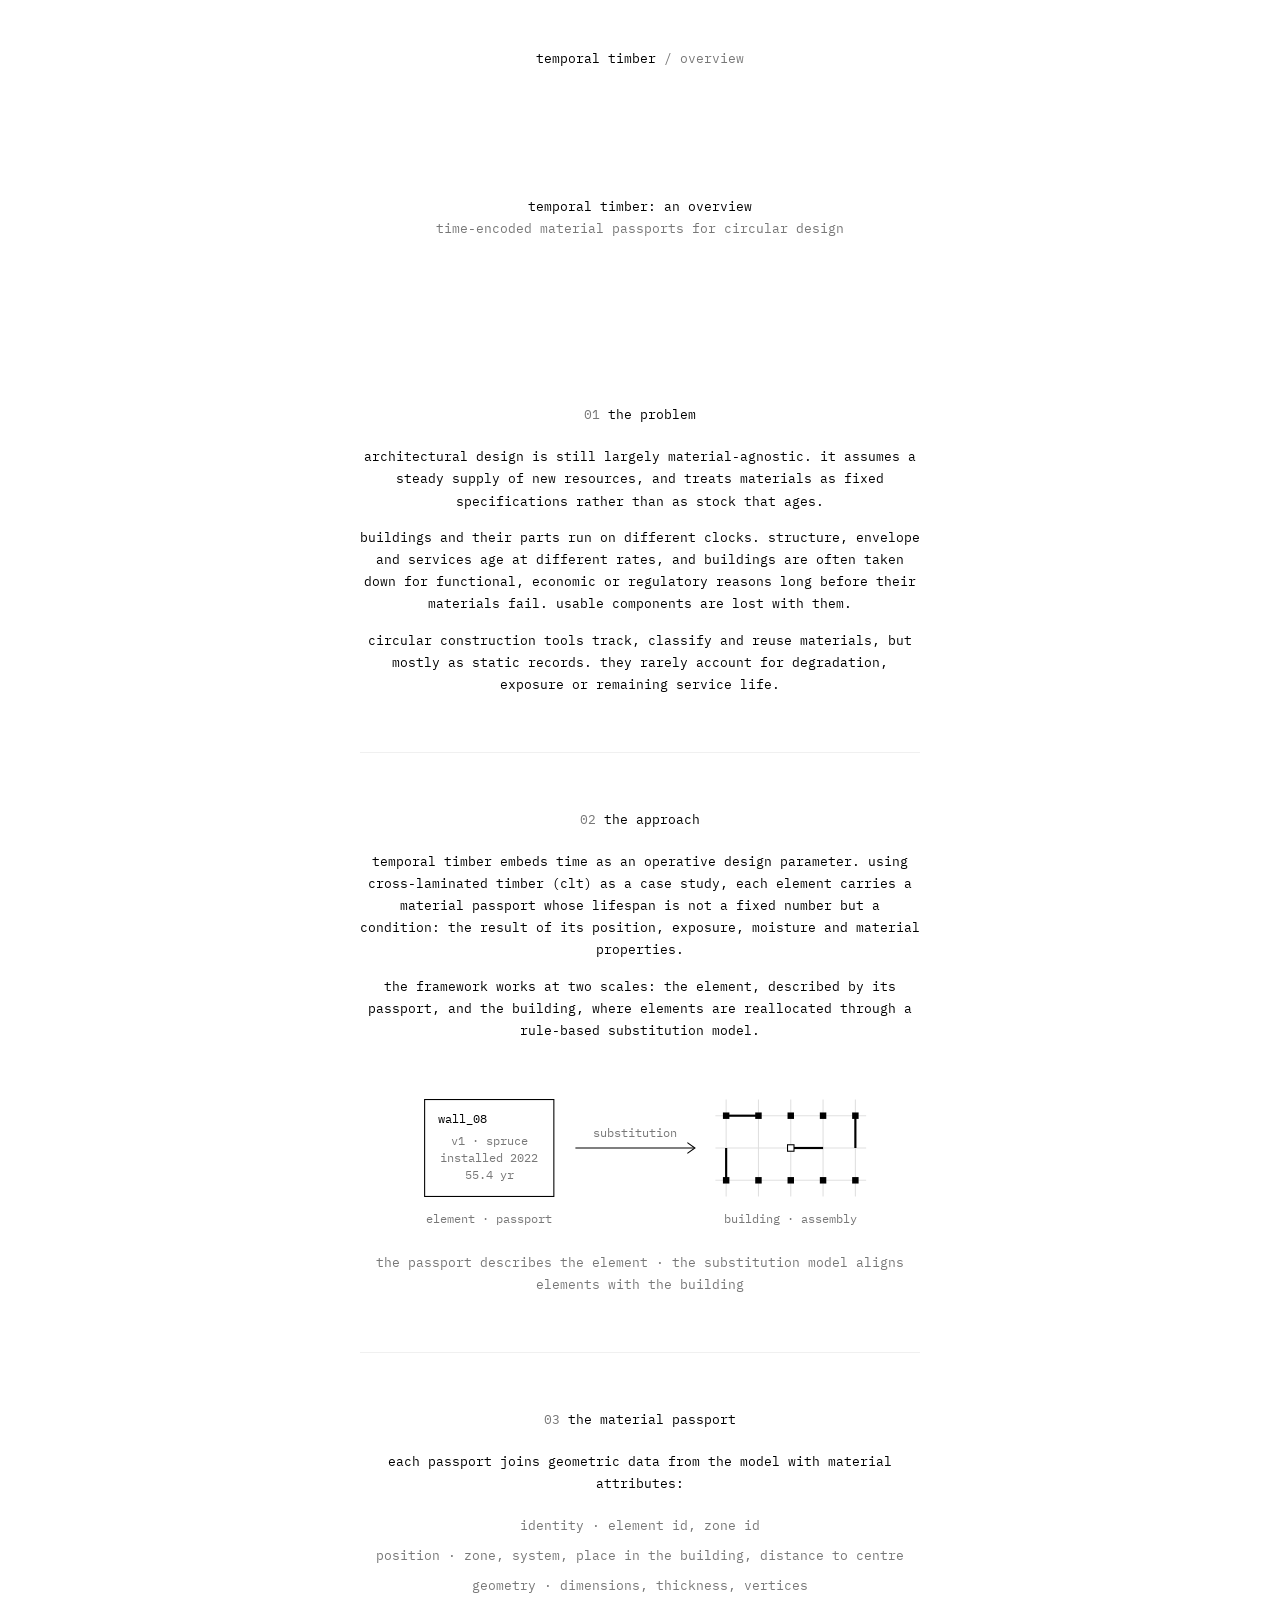
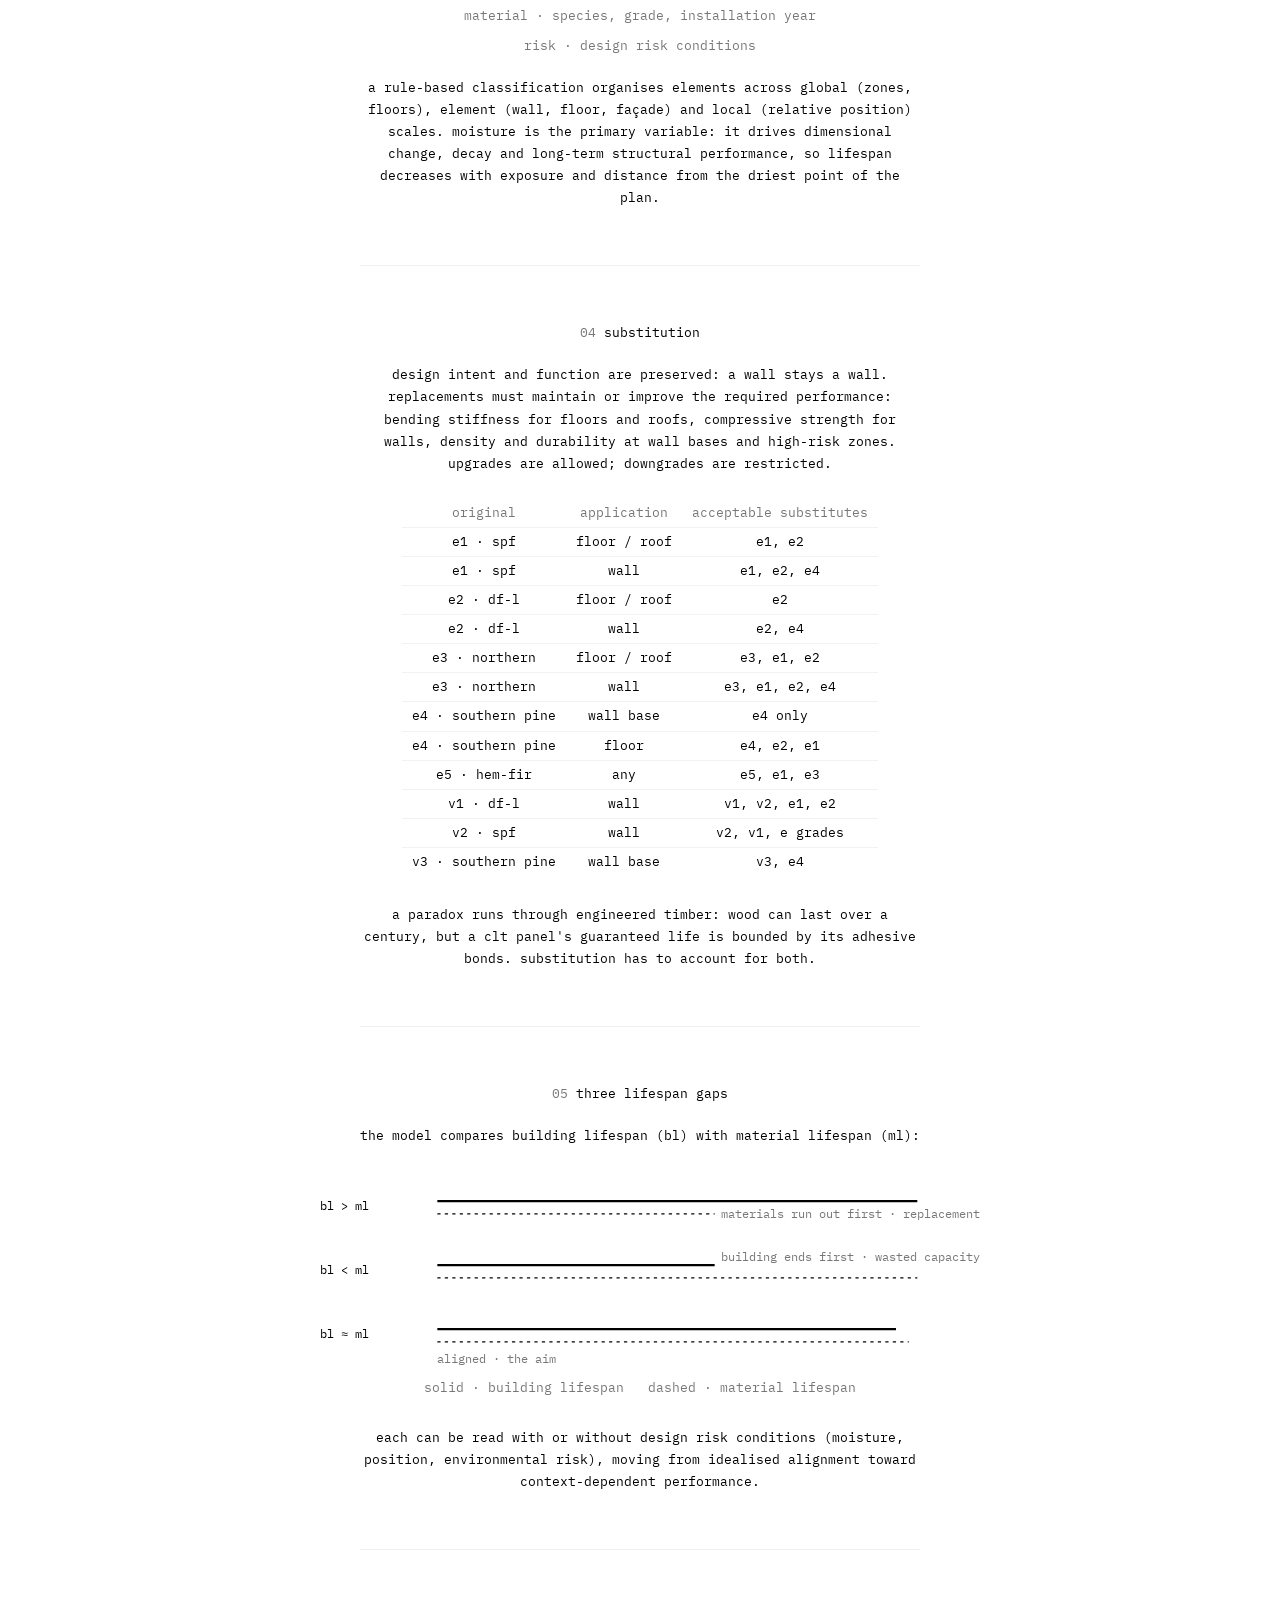
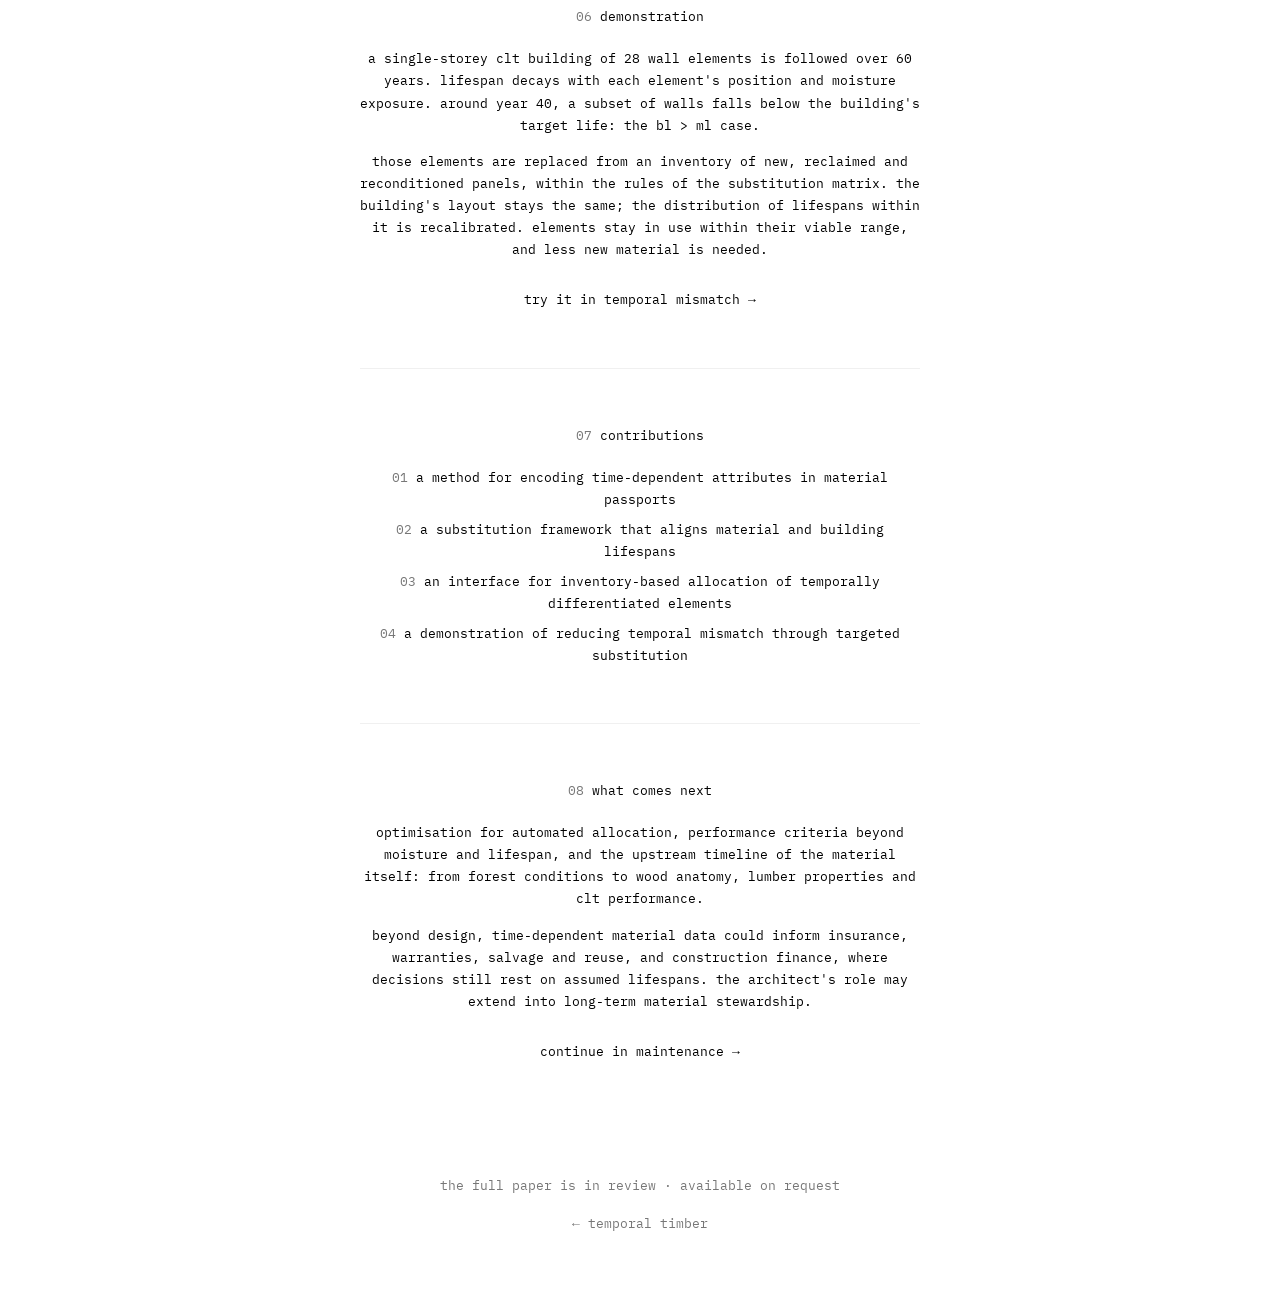
==== commit 3c35e029: "Add files via upload" ====
--- a/docs/overview/index.html
+++ b/docs/overview/index.html
@@ -3,56 +3,197 @@
 <head>
   <meta charset="utf-8">
   <meta name="viewport" content="width=device-width, initial-scale=1">
-  <title>temporal timber</title>
-  <meta name="description" content="tools for designing with material lifespans.">
-  <link rel="stylesheet" href="./assets/fonts.css">
-  <link rel="stylesheet" href="./styles.css">
+  <title>temporal timber: an overview</title>
+  <meta name="description" content="time-encoded material passports for circular design: the research behind the temporal timber tools.">
+  <link rel="stylesheet" href="../assets/fonts.css">
+  <style>
+    *{ box-sizing:border-box; margin:0; padding:0; }
+    html, body{ background:#fff; color:#000; }
+    body{
+      font-family:"IBM Plex Mono", ui-monospace, Menlo, Consolas, monospace;
+      font-size:13px; line-height:1.7; text-align:center; text-transform:lowercase;
+      -webkit-font-smoothing:antialiased; padding:0 24px;
+    }
+    a{ color:inherit; text-decoration:none; }
+    a:hover{ text-decoration:underline; text-underline-offset:4px; }
+    h1, h2, strong{ font:inherit; }
+    .grey{ color:#777; }
+    .page{ max-width:560px; margin:0 auto; padding:48px 0 80px; }
+    .crumbs{ margin-bottom:14vh; }
+    header{ margin-bottom:12vh; }
+    section{ padding:56px 0; }
+    section + section{ border-top:1px solid #f0f0f0; }
+    h2{ margin-bottom:20px; }
+    p + p{ margin-top:1.1em; }
+    ol, ul{ list-style:none; }
+    li + li{ margin-top:.6em; }
+    figure{ margin:36px auto 0; }
+    figure svg{ display:block; margin:0 auto; width:100%; height:auto; overflow:visible; }
+    figcaption{ margin-top:12px; color:#777; }
+    table{ border-collapse:collapse; margin:24px auto 0; }
+    th, td{ padding:3px 10px; font-weight:400; vertical-align:top; }
+    th{ color:#777; }
+    tr + tr td{ border-top:1px solid #f2f2f2; }
+    .wide{ width:min(820px, calc(100vw - 48px)); margin-left:50%; transform:translateX(-50%); }
+    footer{ padding-top:56px; }
+  </style>
 </head>
 <body>
-  <main>
-    <div class="scales">
-      <a class="item" href="./papers/temporal-timber-2026.pdf" target="_blank" rel="noopener">
-        <svg viewBox="-1 -1 102 102" aria-hidden="true"><g class="g"><line x1="10" y1="0" x2="10" y2="100"/><line x1="0" y1="10" x2="100" y2="10"/><line x1="20" y1="0" x2="20" y2="100"/><line x1="0" y1="20" x2="100" y2="20"/><line x1="30" y1="0" x2="30" y2="100"/><line x1="0" y1="30" x2="100" y2="30"/><line x1="40" y1="0" x2="40" y2="100"/><line x1="0" y1="40" x2="100" y2="40"/><line x1="50" y1="0" x2="50" y2="100"/><line x1="0" y1="50" x2="100" y2="50"/><line x1="60" y1="0" x2="60" y2="100"/><line x1="0" y1="60" x2="100" y2="60"/><line x1="70" y1="0" x2="70" y2="100"/><line x1="0" y1="70" x2="100" y2="70"/><line x1="80" y1="0" x2="80" y2="100"/><line x1="0" y1="80" x2="100" y2="80"/><line x1="90" y1="0" x2="90" y2="100"/><line x1="0" y1="90" x2="100" y2="90"/></g><g class="k"><circle cx="10" cy="10" r="1.8"/><circle cx="10" cy="20" r="1.8"/><circle cx="10" cy="40" r="1.8"/><circle cx="10" cy="60" r="1.8"/><circle cx="10" cy="70" r="1.8"/><circle cx="10" cy="90" r="1.8"/><circle cx="20" cy="10" r="1.8"/><circle cx="20" cy="20" r="1.8"/><circle cx="20" cy="30" r="1.8"/><circle cx="20" cy="40" r="1.8"/><circle cx="20" cy="60" r="1.8"/><circle cx="20" cy="70" r="1.8"/><circle cx="30" cy="20" r="1.8"/><circle cx="30" cy="40" r="1.8"/><circle cx="30" cy="60" r="1.8"/><circle cx="30" cy="70" r="1.8"/><circle cx="30" cy="80" r="1.8"/><circle cx="30" cy="90" r="1.8"/><circle cx="40" cy="20" r="1.8"/><circle cx="40" cy="50" r="1.8"/><circle cx="40" cy="70" r="1.8"/><circle cx="40" cy="80" r="1.8"/><circle cx="40" cy="90" r="1.8"/><circle cx="50" cy="20" r="1.8"/><circle cx="50" cy="30" r="1.8"/><circle cx="50" cy="60" r="1.8"/><circle cx="50" cy="90" r="1.8"/><circle cx="60" cy="50" r="1.8"/><circle cx="60" cy="70" r="1.8"/><circle cx="60" cy="80" r="1.8"/><circle cx="70" cy="10" r="1.8"/><circle cx="70" cy="30" r="1.8"/><circle cx="70" cy="80" r="1.8"/><circle cx="80" cy="80" r="1.8"/><circle cx="90" cy="40" r="1.8"/><circle cx="90" cy="50" r="1.8"/><circle cx="90" cy="70" r="1.8"/><circle cx="90" cy="90" r="1.8"/></g><rect class="f" x="0" y="0" width="100" height="100"/></svg>
-        <p>temporal timber:<br>an overview</p>
-        <p class="grey">paper: time-encoded material passports for circular design</p>
-      </a>
-      <a class="item" href="https://ilkyazs7.github.io/temporal-timber-tools/tools/temporal-mismatch/">
-        <svg viewBox="-1 -1 102 102" aria-hidden="true"><g class="g"><line x1="10" y1="0" x2="10" y2="100"/><line x1="0" y1="10" x2="100" y2="10"/><line x1="20" y1="0" x2="20" y2="100"/><line x1="0" y1="20" x2="100" y2="20"/><line x1="30" y1="0" x2="30" y2="100"/><line x1="0" y1="30" x2="100" y2="30"/><line x1="40" y1="0" x2="40" y2="100"/><line x1="0" y1="40" x2="100" y2="40"/><line x1="50" y1="0" x2="50" y2="100"/><line x1="0" y1="50" x2="100" y2="50"/><line x1="60" y1="0" x2="60" y2="100"/><line x1="0" y1="60" x2="100" y2="60"/><line x1="70" y1="0" x2="70" y2="100"/><line x1="0" y1="70" x2="100" y2="70"/><line x1="80" y1="0" x2="80" y2="100"/><line x1="0" y1="80" x2="100" y2="80"/><line x1="90" y1="0" x2="90" y2="100"/><line x1="0" y1="90" x2="100" y2="90"/></g><g class="k"><rect x="20" y="19.2" width="20" height="1.6"/><rect x="60" y="39.2" width="20" height="1.6"/><rect x="19.2" y="60" width="1.6" height="20"/><rect x="40" y="79.2" width="20" height="1.6"/><rect x="79.2" y="60" width="1.6" height="20"/><rect x="18.4" y="18.4" width="3.2" height="3.2"/><rect x="18.4" y="38.4" width="3.2" height="3.2"/><rect x="18.4" y="58.4" width="3.2" height="3.2"/><rect x="18.4" y="78.4" width="3.2" height="3.2"/><rect x="38.4" y="18.4" width="3.2" height="3.2"/><rect x="38.4" y="38.4" width="3.2" height="3.2"/><rect x="38.4" y="58.4" width="3.2" height="3.2"/><rect x="38.4" y="78.4" width="3.2" height="3.2"/><rect x="58.4" y="18.4" width="3.2" height="3.2"/><rect x="58.4" y="38.4" width="3.2" height="3.2"/><rect x="58.4" y="58.4" width="3.2" height="3.2"/><rect x="58.4" y="78.4" width="3.2" height="3.2"/><rect x="78.4" y="18.4" width="3.2" height="3.2"/><rect x="78.4" y="38.4" width="3.2" height="3.2"/><rect x="78.4" y="58.4" width="3.2" height="3.2"/><rect x="78.4" y="78.4" width="3.2" height="3.2"/></g><rect class="f" x="0" y="0" width="100" height="100"/></svg>
-        <p>temporal mismatch</p>
-        <p class="grey">material passports and lifespan-based substitution</p>
-      </a>
-      <a class="item" href="https://ilkyazs7.github.io/temporal-timber-tools/tools/maintenance/">
-        <svg viewBox="-1 -1 102 102" aria-hidden="true"><rect x="0" y="0" width="10.05" height="10.05" fill="rgb(97,97,97)"/><rect x="10" y="0" width="10.05" height="10.05" fill="rgb(97,97,97)"/><rect x="20" y="0" width="10.05" height="10.05" fill="rgb(121,121,121)"/><rect x="30" y="0" width="10.05" height="10.05" fill="rgb(137,137,137)"/><rect x="40" y="0" width="10.05" height="10.05" fill="rgb(153,153,153)"/><rect x="50" y="0" width="10.05" height="10.05" fill="rgb(162,162,162)"/><rect x="60" y="0" width="10.05" height="10.05" fill="rgb(175,175,175)"/><rect x="70" y="0" width="10.05" height="10.05" fill="rgb(188,188,188)"/><rect x="80" y="0" width="10.05" height="10.05" fill="rgb(198,198,198)"/><rect x="90" y="0" width="10.05" height="10.05" fill="rgb(224,224,224)"/><rect x="0" y="10" width="10.05" height="10.05" fill="rgb(106,106,106)"/><rect x="10" y="10" width="10.05" height="10.05" fill="rgb(105,105,105)"/><rect x="20" y="10" width="10.05" height="10.05" fill="rgb(113,113,113)"/><rect x="30" y="10" width="10.05" height="10.05" fill="rgb(129,129,129)"/><rect x="40" y="10" width="10.05" height="10.05" fill="rgb(145,145,145)"/><rect x="50" y="10" width="10.05" height="10.05" fill="rgb(169,169,169)"/><rect x="60" y="10" width="10.05" height="10.05" fill="rgb(177,177,177)"/><rect x="70" y="10" width="10.05" height="10.05" fill="rgb(182,182,182)"/><rect x="80" y="10" width="10.05" height="10.05" fill="rgb(198,198,198)"/><rect x="90" y="10" width="10.05" height="10.05" fill="rgb(229,229,229)"/><rect x="0" y="20" width="10.05" height="10.05" fill="rgb(104,104,104)"/><rect x="10" y="20" width="10.05" height="10.05" fill="rgb(108,108,108)"/><rect x="20" y="20" width="10.05" height="10.05" fill="rgb(113,113,113)"/><rect x="30" y="20" width="10.05" height="10.05" fill="rgb(137,137,137)"/><rect x="40" y="20" width="10.05" height="10.05" fill="rgb(145,145,145)"/><rect x="50" y="20" width="10.05" height="10.05" fill="rgb(161,161,161)"/><rect x="60" y="20" width="10.05" height="10.05" fill="rgb(169,169,169)"/><rect x="70" y="20" width="10.05" height="10.05" fill="rgb(177,177,177)"/><rect x="80" y="20" width="10.05" height="10.05" fill="rgb(186,186,186)"/><rect x="90" y="20" width="10.05" height="10.05" fill="rgb(230,230,230)"/><rect x="0" y="30" width="10.05" height="10.05" fill="rgb(113,113,113)"/><rect x="10" y="30" width="10.05" height="10.05" fill="rgb(100,100,100)"/><rect x="20" y="30" width="10.05" height="10.05" fill="rgb(105,105,105)"/><rect x="30" y="30" width="10.05" height="10.05" fill="rgb(128,128,128)"/><rect x="40" y="30" width="10.05" height="10.05" fill="rgb(144,144,144)"/><rect x="50" y="30" width="10.05" height="10.05" fill="rgb(153,153,153)"/><rect x="60" y="30" width="10.05" height="10.05" fill="rgb(163,163,163)"/><rect x="70" y="30" width="10.05" height="10.05" fill="rgb(177,177,177)"/><rect x="80" y="30" width="10.05" height="10.05" fill="rgb(186,186,186)"/><rect x="90" y="30" width="10.05" height="10.05" fill="rgb(224,224,224)"/><rect x="0" y="40" width="10.05" height="10.05" fill="rgb(121,121,121)"/><rect x="10" y="40" width="10.05" height="10.05" fill="rgb(96,96,96)"/><rect x="20" y="40" width="10.05" height="10.05" fill="rgb(97,97,97)"/><rect x="30" y="40" width="10.05" height="10.05" fill="rgb(127,127,127)"/><rect x="40" y="40" width="10.05" height="10.05" fill="rgb(134,134,134)"/><rect x="50" y="40" width="10.05" height="10.05" fill="rgb(144,144,144)"/><rect x="60" y="40" width="10.05" height="10.05" fill="rgb(151,151,151)"/><rect x="70" y="40" width="10.05" height="10.05" fill="rgb(180,180,180)"/><rect x="80" y="40" width="10.05" height="10.05" fill="rgb(189,189,189)"/><rect x="90" y="40" width="10.05" height="10.05" fill="rgb(224,224,224)"/><rect x="0" y="50" width="10.05" height="10.05" fill="rgb(113,113,113)"/><rect x="10" y="50" width="10.05" height="10.05" fill="rgb(87,87,87)"/><rect x="20" y="50" width="10.05" height="10.05" fill="rgb(100,100,100)"/><rect x="30" y="50" width="10.05" height="10.05" fill="rgb(116,116,116)"/><rect x="40" y="50" width="10.05" height="10.05" fill="rgb(123,123,123)"/><rect x="50" y="50" width="10.05" height="10.05" fill="rgb(144,144,144)"/><rect x="60" y="50" width="10.05" height="10.05" fill="rgb(155,155,155)"/><rect x="70" y="50" width="10.05" height="10.05" fill="rgb(172,172,172)"/><rect x="80" y="50" width="10.05" height="10.05" fill="rgb(181,181,181)"/><rect x="90" y="50" width="10.05" height="10.05" fill="rgb(208,208,208)"/><rect x="0" y="60" width="10.05" height="10.05" fill="rgb(99,99,99)"/><rect x="10" y="60" width="10.05" height="10.05" fill="rgb(79,79,79)"/><rect x="20" y="60" width="10.05" height="10.05" fill="rgb(94,94,94)"/><rect x="30" y="60" width="10.05" height="10.05" fill="rgb(102,102,102)"/><rect x="40" y="60" width="10.05" height="10.05" fill="rgb(114,114,114)"/><rect x="50" y="60" width="10.05" height="10.05" fill="rgb(135,135,135)"/><rect x="60" y="60" width="10.05" height="10.05" fill="rgb(149,149,149)"/><rect x="70" y="60" width="10.05" height="10.05" fill="rgb(159,159,159)"/><rect x="80" y="60" width="10.05" height="10.05" fill="rgb(171,171,171)"/><rect x="90" y="60" width="10.05" height="10.05" fill="rgb(208,208,208)"/><rect x="0" y="70" width="10.05" height="10.05" fill="rgb(98,98,98)"/><rect x="10" y="70" width="10.05" height="10.05" fill="rgb(66,66,66)"/><rect x="20" y="70" width="10.05" height="10.05" fill="rgb(73,73,73)"/><rect x="30" y="70" width="10.05" height="10.05" fill="rgb(89,89,89)"/><rect x="40" y="70" width="10.05" height="10.05" fill="rgb(101,101,101)"/><rect x="50" y="70" width="10.05" height="10.05" fill="rgb(120,120,120)"/><rect x="60" y="70" width="10.05" height="10.05" fill="rgb(128,128,128)"/><rect x="70" y="70" width="10.05" height="10.05" fill="rgb(151,151,151)"/><rect x="80" y="70" width="10.05" height="10.05" fill="rgb(161,161,161)"/><rect x="90" y="70" width="10.05" height="10.05" fill="rgb(191,191,191)"/><rect x="0" y="80" width="10.05" height="10.05" fill="rgb(96,96,96)"/><rect x="10" y="80" width="10.05" height="10.05" fill="rgb(63,63,63)"/><rect x="20" y="80" width="10.05" height="10.05" fill="rgb(71,71,71)"/><rect x="30" y="80" width="10.05" height="10.05" fill="rgb(87,87,87)"/><rect x="40" y="80" width="10.05" height="10.05" fill="rgb(99,99,99)"/><rect x="50" y="80" width="10.05" height="10.05" fill="rgb(113,113,113)"/><rect x="60" y="80" width="10.05" height="10.05" fill="rgb(118,118,118)"/><rect x="70" y="80" width="10.05" height="10.05" fill="rgb(134,134,134)"/><rect x="80" y="80" width="10.05" height="10.05" fill="rgb(147,147,147)"/><rect x="90" y="80" width="10.05" height="10.05" fill="rgb(183,183,183)"/><rect x="0" y="90" width="10.05" height="10.05" fill="rgb(70,70,70)"/><rect x="10" y="90" width="10.05" height="10.05" fill="rgb(60,60,60)"/><rect x="20" y="90" width="10.05" height="10.05" fill="rgb(71,71,71)"/><rect x="30" y="90" width="10.05" height="10.05" fill="rgb(79,79,79)"/><rect x="40" y="90" width="10.05" height="10.05" fill="rgb(92,92,92)"/><rect x="50" y="90" width="10.05" height="10.05" fill="rgb(101,101,101)"/><rect x="60" y="90" width="10.05" height="10.05" fill="rgb(117,117,117)"/><rect x="70" y="90" width="10.05" height="10.05" fill="rgb(133,133,133)"/><rect x="80" y="90" width="10.05" height="10.05" fill="rgb(151,151,151)"/><rect x="90" y="90" width="10.05" height="10.05" fill="rgb(190,190,190)"/><rect class="f" x="0" y="0" width="100" height="100"/></svg>
-        <p>maintenance</p>
-        <p class="grey">weathering simulation with timestamped care events</p>
-      </a>
-    </div>
+  <main class="page">
+
+    <nav class="crumbs"><a href="../">temporal timber</a> <span class="grey">/ overview</span></nav>
+
+    <header>
+      <h1>temporal timber: an overview</h1>
+      <p class="grey">time-encoded material passports for circular design</p>
+    </header>
+
+    <!-- the problem -->
+    <section>
+      <h2><span class="grey">01</span> the problem</h2>
+      <p>architectural design is still largely material-agnostic. it assumes a steady supply of new resources, and treats materials as fixed specifications rather than as stock that ages.</p>
+      <p>buildings and their parts run on different clocks. structure, envelope and services age at different rates, and buildings are often taken down for functional, economic or regulatory reasons long before their materials fail. usable components are lost with them.</p>
+      <p>circular construction tools track, classify and reuse materials, but mostly as static records. they rarely account for degradation, exposure or remaining service life.</p>
+    </section>
+
+    <!-- the approach -->
+    <section>
+      <h2><span class="grey">02</span> the approach</h2>
+      <p>temporal timber embeds time as an operative design parameter. using cross-laminated timber (clt) as a case study, each element carries a material passport whose lifespan is not a fixed number but a condition: the result of its position, exposure, moisture and material properties.</p>
+      <p>the framework works at two scales: the element, described by its passport, and the building, where elements are reallocated through a rule-based substitution model.</p>
+
+      <figure>
+        <svg viewBox="0 0 520 150" role="img" aria-label="two scales: element passport and building assembly">
+          <g font-family="IBM Plex Mono, monospace" font-size="11" fill="#777" text-anchor="middle">
+            <!-- element -->
+            <rect x="60" y="20" width="120" height="90" fill="none" stroke="#000"/>
+            <g fill="#000" text-anchor="start">
+              <text x="72" y="42">wall_08</text>
+            </g>
+            <text x="120" y="62" text-anchor="middle">v1 · spruce</text>
+            <text x="120" y="78">installed 2022</text>
+            <text x="120" y="94">55.4 yr</text>
+            <text x="120" y="135">element · passport</text>
+            <!-- arrow -->
+            <line x1="200" y1="65" x2="310" y2="65" stroke="#000"/>
+            <path d="M304 60 L311 65 L304 70" fill="none" stroke="#000"/>
+            <text x="255" y="55">substitution</text>
+            <!-- building -->
+            <g stroke="#e0e0e0">
+              <line x1="340" y1="20" x2="340" y2="110"/><line x1="370" y1="20" x2="370" y2="110"/><line x1="400" y1="20" x2="400" y2="110"/><line x1="430" y1="20" x2="430" y2="110"/><line x1="460" y1="20" x2="460" y2="110"/>
+              <line x1="330" y1="35" x2="470" y2="35"/><line x1="330" y1="65" x2="470" y2="65"/><line x1="330" y1="95" x2="470" y2="95"/>
+            </g>
+            <g fill="#000">
+              <rect x="337" y="32" width="6" height="6"/><rect x="367" y="32" width="6" height="6"/><rect x="397" y="32" width="6" height="6"/><rect x="427" y="32" width="6" height="6"/><rect x="457" y="32" width="6" height="6"/>
+              <rect x="337" y="92" width="6" height="6"/><rect x="367" y="92" width="6" height="6"/><rect x="397" y="92" width="6" height="6"/><rect x="427" y="92" width="6" height="6"/><rect x="457" y="92" width="6" height="6"/>
+              <rect x="340" y="34" width="30" height="2"/><rect x="400" y="64" width="30" height="2"/><rect x="339" y="65" width="2" height="30"/><rect x="459" y="35" width="2" height="30"/>
+            </g>
+            <rect x="397" y="62" width="6" height="6" fill="#fff" stroke="#000"/>
+            <text x="400" y="135">building · assembly</text>
+          </g>
+        </svg>
+        <figcaption>the passport describes the element · the substitution model aligns elements with the building</figcaption>
+      </figure>
+    </section>
+
+    <!-- the passport -->
+    <section>
+      <h2><span class="grey">03</span> the material passport</h2>
+      <p>each passport joins geometric data from the model with material attributes:</p>
+      <ul class="grey" style="margin:20px 0">
+        <li>identity · element id, zone id</li>
+        <li>position · zone, system, place in the building, distance to centre</li>
+        <li>geometry · dimensions, thickness, vertices</li>
+        <li>material · species, grade, installation year</li>
+        <li>risk · design risk conditions</li>
+      </ul>
+      <p>a rule-based classification organises elements across global (zones, floors), element (wall, floor, façade) and local (relative position) scales. moisture is the primary variable: it drives dimensional change, decay and long-term structural performance, so lifespan decreases with exposure and distance from the driest point of the plan.</p>
+    </section>
+
+    <!-- substitution -->
+    <section>
+      <h2><span class="grey">04</span> substitution</h2>
+      <p>design intent and function are preserved: a wall stays a wall. replacements must maintain or improve the required performance: bending stiffness for floors and roofs, compressive strength for walls, density and durability at wall bases and high-risk zones. upgrades are allowed; downgrades are restricted.</p>
+      <div class="wide">
+        <table aria-label="substitution matrix">
+          <tr><th>original</th><th>application</th><th>acceptable substitutes</th></tr>
+          <tr><td>e1 · spf</td><td>floor / roof</td><td>e1, e2</td></tr>
+          <tr><td>e1 · spf</td><td>wall</td><td>e1, e2, e4</td></tr>
+          <tr><td>e2 · df-l</td><td>floor / roof</td><td>e2</td></tr>
+          <tr><td>e2 · df-l</td><td>wall</td><td>e2, e4</td></tr>
+          <tr><td>e3 · northern</td><td>floor / roof</td><td>e3, e1, e2</td></tr>
+          <tr><td>e3 · northern</td><td>wall</td><td>e3, e1, e2, e4</td></tr>
+          <tr><td>e4 · southern pine</td><td>wall base</td><td>e4 only</td></tr>
+          <tr><td>e4 · southern pine</td><td>floor</td><td>e4, e2, e1</td></tr>
+          <tr><td>e5 · hem-fir</td><td>any</td><td>e5, e1, e3</td></tr>
+          <tr><td>v1 · df-l</td><td>wall</td><td>v1, v2, e1, e2</td></tr>
+          <tr><td>v2 · spf</td><td>wall</td><td>v2, v1, e grades</td></tr>
+          <tr><td>v3 · southern pine</td><td>wall base</td><td>v3, e4</td></tr>
+        </table>
+      </div>
+      <p style="margin-top:28px">a paradox runs through engineered timber: wood can last over a century, but a clt panel's guaranteed life is bounded by its adhesive bonds. substitution has to account for both.</p>
+    </section>
+
+    <!-- lifespan gaps -->
+    <section>
+      <h2><span class="grey">05</span> three lifespan gaps</h2>
+      <p>the model compares building lifespan (bl) with material lifespan (ml):</p>
+      <figure class="wide" style="max-width:640px">
+        <svg viewBox="0 0 600 170" role="img" aria-label="three lifespan gap scenarios">
+          <g font-family="IBM Plex Mono, monospace" font-size="11" fill="#777">
+            <!-- 1 -->
+            <text x="0" y="24" fill="#000">bl &gt; ml</text>
+            <line x1="110" y1="16" x2="560" y2="16" stroke="#000" stroke-width="2"/>
+            <line x1="110" y1="28" x2="370" y2="28" stroke="#000" stroke-dasharray="3 4"/>
+            <text x="376" y="32">materials run out first · replacement</text>
+            <!-- 2 -->
+            <text x="0" y="84" fill="#000">bl &lt; ml</text>
+            <line x1="110" y1="76" x2="370" y2="76" stroke="#000" stroke-width="2"/>
+            <line x1="110" y1="88" x2="560" y2="88" stroke="#000" stroke-dasharray="3 4"/>
+            <text x="376" y="72">building ends first · wasted capacity</text>
+            <!-- 3 -->
+            <text x="0" y="144" fill="#000">bl ≈ ml</text>
+            <line x1="110" y1="136" x2="540" y2="136" stroke="#000" stroke-width="2"/>
+            <line x1="110" y1="148" x2="552" y2="148" stroke="#000" stroke-dasharray="3 4"/>
+            <text x="110" y="168">aligned · the aim</text>
+          </g>
+        </svg>
+        <figcaption>solid · building lifespan &nbsp; dashed · material lifespan</figcaption>
+      </figure>
+      <p style="margin-top:28px">each can be read with or without design risk conditions (moisture, position, environmental risk), moving from idealised alignment toward context-dependent performance.</p>
+    </section>
+
+    <!-- demonstration -->
+    <section>
+      <h2><span class="grey">06</span> demonstration</h2>
+      <p>a single-storey clt building of 28 wall elements is followed over 60 years. lifespan decays with each element's position and moisture exposure. around year 40, a subset of walls falls below the building's target life: the bl &gt; ml case.</p>
+      <p>those elements are replaced from an inventory of new, reclaimed and reconditioned panels, within the rules of the substitution matrix. the building's layout stays the same; the distribution of lifespans within it is recalibrated. elements stay in use within their viable range, and less new material is needed.</p>
+      <p style="margin-top:28px"><a href="https://ilkyazs7.github.io/temporal-timber-tools/tools/temporal-mismatch/">try it in temporal mismatch →</a></p>
+    </section>
+
+    <!-- contributions -->
+    <section>
+      <h2><span class="grey">07</span> contributions</h2>
+      <ol>
+        <li><span class="grey">01</span> a method for encoding time-dependent attributes in material passports</li>
+        <li><span class="grey">02</span> a substitution framework that aligns material and building lifespans</li>
+        <li><span class="grey">03</span> an interface for inventory-based allocation of temporally differentiated elements</li>
+        <li><span class="grey">04</span> a demonstration of reducing temporal mismatch through targeted substitution</li>
+      </ol>
+    </section>
+
+    <!-- next -->
+    <section>
+      <h2><span class="grey">08</span> what comes next</h2>
+      <p>optimisation for automated allocation, performance criteria beyond moisture and lifespan, and the upstream timeline of the material itself: from forest conditions to wood anatomy, lumber properties and clt performance.</p>
+      <p>beyond design, time-dependent material data could inform insurance, warranties, salvage and reuse, and construction finance, where decisions still rest on assumed lifespans. the architect's role may extend into long-term material stewardship.</p>
+      <p style="margin-top:28px"><a href="https://ilkyazs7.github.io/temporal-timber-tools/tools/maintenance/">continue in maintenance →</a></p>
+    </section>
+
+    <footer>
+      <p class="grey">the full paper is in review · available on request</p>
+      <p style="margin-top:16px"><a class="grey" href="../">← temporal timber</a></p>
+    </footer>
   </main>
-
-  <section class="manifesto" id="manifesto" aria-label="manifesto">
-    <p>nothing is finished</p>
-    <p class="grey">manifesto</p>
-
-    <div class="text">
-      <p>the dream of a responsive, information-rich architecture is old. sutherland gave digital objects their own properties [1]; the eameses treated information itself as something to be designed [2]; alexander argued design should begin by structuring information, not form [3]; lewitt showed that a rule set can be the work, its outcomes left to unfold [4]; pask, price, and negroponte imagined buildings and machines that learn from the people who use them [5]. less explored is what happens when a material carries a record of how it has aged and been cared for, and that record informs how we design with it.</p>
-      <p>there are no fixed entities. a material is not a static specification but a process; it weathers, degrades, and is repaired, its future emerging, as ingold [6] and barad [7] remind us, through ongoing intra-action between matter, environment, and the people who tend it. yet we still design as if materials were inert and buildings finished.</p>
-      <p>time is a material. to design with it is to trade static specification for temporal alignment: to track a material's lifespan and condition, and let that record inform every decision that follows. we call for interactive information tools, material passports that align with maintenance records, and temporal models embedded in bim that turn the biography of matter into foresight. not to predict the future, but to give designers and decision-makers the knowledge to navigate an uncertain one: to know what a material is, how it has been cared for, and what it might yet become.</p>
-      <p>nothing is finished.</p>
-    </div>
-
-    <ol class="refs grey">
-      <li>[1] sutherland, i. e. 1963. sketchpad: a man-machine graphical communication system.</li>
-      <li>[2] eames, c. and r. 1953. a communications primer.</li>
-      <li>[3] alexander, c. 1964. notes on the synthesis of form.</li>
-      <li>[4] lewitt, s. 1967. paragraphs on conceptual art.</li>
-      <li>[5] pask, g. 1969. the architectural relevance of cybernetics; price, c. fun palace; negroponte, n. 1970. the architecture machine.</li>
-      <li>[6] ingold, t. 2007. materials against materiality.</li>
-      <li>[7] barad, k. 2007. meeting the universe halfway.</li>
-    </ol>
-  </section>
-
-  <footer>
-    <a class="grey" href="https://github.com/ilkyazs7/temporal-timber-tools">source</a>
-  </footer>
 </body>
 </html>
--- a/docs/assets/fonts.css
+++ b/docs/assets/fonts.css
@@ -0,0 +1,9 @@
+/* Self-hosted, SIL Open Font License fonts (see OFL-*.txt) */
+@font-face{font-family:"IBM Plex Mono";font-style:normal;font-display:swap;font-weight:400;src:url("./fonts/plex-mono-latin-400.woff2") format("woff2");
+  unicode-range:U+0000-00FF,U+0131,U+0152-0153,U+02BB-02BC,U+02C6,U+02DA,U+02DC,U+0304,U+0308,U+0329,U+2000-206F,U+20AC,U+2122,U+2191,U+2193,U+2212,U+2215,U+FEFF,U+FFFD;}
+@font-face{font-family:"IBM Plex Mono";font-style:normal;font-display:swap;font-weight:400;src:url("./fonts/plex-mono-latin-ext-400.woff2") format("woff2");
+  unicode-range:U+0100-02BA,U+02BD-02C5,U+02C7-02CC,U+02CE-02D7,U+02DD-02FF,U+1E00-1E9F,U+2020,U+20A0-20AB,U+20AD-20C0,U+2113,U+2C60-2C7F,U+A720-A7FF;}
+@font-face{font-family:"IBM Plex Mono";font-style:normal;font-display:swap;font-weight:500;src:url("./fonts/plex-mono-latin-500.woff2") format("woff2");
+  unicode-range:U+0000-00FF,U+0131,U+0152-0153,U+02BB-02BC,U+02C6,U+02DA,U+02DC,U+0304,U+0308,U+0329,U+2000-206F,U+20AC,U+2122,U+2191,U+2193,U+2212,U+2215,U+FEFF,U+FFFD;}
+@font-face{font-family:"IBM Plex Mono";font-style:normal;font-display:swap;font-weight:500;src:url("./fonts/plex-mono-latin-ext-500.woff2") format("woff2");
+  unicode-range:U+0100-02BA,U+02BD-02C5,U+02C7-02CC,U+02CE-02D7,U+02DD-02FF,U+1E00-1E9F,U+2020,U+20A0-20AB,U+20AD-20C0,U+2113,U+2C60-2C7F,U+A720-A7FF;}
